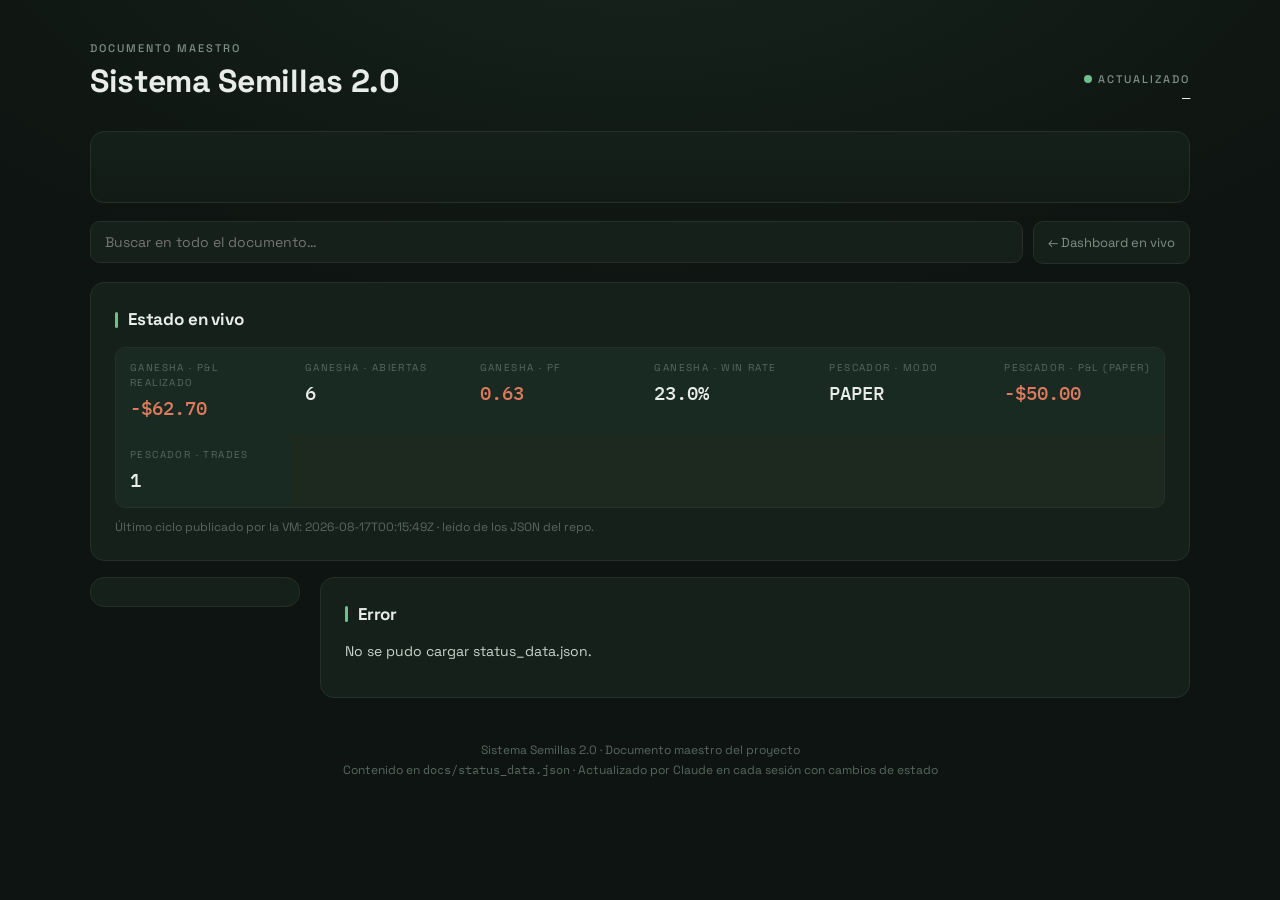
==== docs/status.html @ d0b4ab5f "status: 2026-08-17 (13 secciones)" ====
<!DOCTYPE html>
<html lang="es">
<head>
<meta charset="UTF-8">
<meta name="viewport" content="width=device-width, initial-scale=1.0">
<meta name="robots" content="noindex, nofollow">
<title>Semillas 2.0 · Estado del proyecto</title>
<link rel="preconnect" href="https://fonts.googleapis.com">
<link rel="preconnect" href="https://fonts.gstatic.com" crossorigin>
<link href="https://fonts.googleapis.com/css2?family=Space+Grotesk:wght@400;500;700&family=IBM+Plex+Mono:wght@400;500;600&display=swap" rel="stylesheet">
<style>
  :root{
    --soil:#0E1411; --surface:#15201B; --surface-2:#192A22;
    --hair:#243029; --hair-soft:#1d281f;
    --ink:#E8EDE9; --muted:#7E9085; --faint:#586860;
    --jade:#6FBF8E; --grain:#E8C36A; --clay:#E07A5F; --sky:#7FB0C9;
    --r:14px;
  }
  *{box-sizing:border-box;margin:0;padding:0}
  html{-webkit-text-size-adjust:100%;scroll-behavior:smooth}
  body{
    background:var(--soil);color:var(--ink);
    font-family:"Space Grotesk",system-ui,sans-serif;line-height:1.5;
    padding:clamp(16px,4vw,40px);max-width:1180px;margin:0 auto;
    background-image:radial-gradient(120% 80% at 50% -10%, #16241c 0%, var(--soil) 55%);
    min-height:100vh;
  }
  .mono{font-family:"IBM Plex Mono",monospace;font-variant-numeric:tabular-nums}
  .eyebrow{font-size:11px;letter-spacing:.18em;text-transform:uppercase;color:var(--muted);font-weight:500}
  a{color:var(--jade)}

  header{display:flex;flex-wrap:wrap;align-items:flex-end;justify-content:space-between;gap:18px;margin-bottom:22px}
  .brand h1{font-size:clamp(22px,3.6vw,32px);font-weight:700;letter-spacing:-.01em}
  .brand .sub{color:var(--muted);font-size:13px;margin-top:4px;max-width:56ch}
  .stamp{text-align:right;font-size:12px;color:var(--muted)}
  .stamp .d{color:var(--ink);font-size:14px}
  .dot{display:inline-block;width:8px;height:8px;border-radius:50%;background:var(--jade);margin-right:6px;
       box-shadow:0 0 0 0 rgba(111,191,142,.6);animation:beat 2.6s infinite}
  @keyframes beat{0%{box-shadow:0 0 0 0 rgba(111,191,142,.45)}70%{box-shadow:0 0 0 7px rgba(111,191,142,0)}100%{box-shadow:0 0 0 0 rgba(111,191,142,0)}}

  .hero{background:linear-gradient(180deg,var(--surface) 0%, #121b16 100%);border:1px solid var(--hair);
        border-radius:var(--r);padding:clamp(18px,3vw,26px);margin-bottom:18px}
  .hero .bajada{color:var(--muted);font-size:14px;max-width:70ch;margin-bottom:18px}
  .kpis{display:flex;gap:clamp(16px,4vw,44px);flex-wrap:wrap}
  .kpi .k{font-size:11px;letter-spacing:.16em;text-transform:uppercase;color:var(--faint)}
  .kpi .v{font-size:19px;margin-top:3px;font-weight:500}

  .toolbar{display:flex;gap:10px;flex-wrap:wrap;align-items:center;margin-bottom:18px}
  #q{flex:1;min-width:220px;background:var(--surface);border:1px solid var(--hair);color:var(--ink);
     border-radius:10px;padding:11px 14px;font-family:inherit;font-size:14px;outline:none}
  #q:focus{border-color:var(--jade)}
  .btn{background:var(--surface);border:1px solid var(--hair);color:var(--muted);border-radius:10px;
       padding:11px 14px;font-family:inherit;font-size:13px;cursor:pointer;text-decoration:none;display:inline-block}
  .btn:hover{border-color:var(--jade);color:var(--ink)}

  .layout{display:grid;grid-template-columns:1fr;gap:20px}
  @media(min-width:900px){.layout{grid-template-columns:210px 1fr;align-items:start}}
  nav{display:none}
  @media(min-width:900px){
    nav{display:block;position:sticky;top:24px;background:var(--surface);border:1px solid var(--hair);
        border-radius:var(--r);padding:14px}
    nav a{display:block;color:var(--muted);text-decoration:none;font-size:13px;padding:6px 8px;border-radius:7px}
    nav a:hover{background:var(--surface-2);color:var(--ink)}
  }

  section{background:var(--surface);border:1px solid var(--hair);border-radius:var(--r);
          padding:clamp(16px,2.5vw,24px);margin-bottom:16px;scroll-margin-top:20px}
  section h2{font-size:17px;font-weight:700;margin-bottom:14px;letter-spacing:-.01em;
             display:flex;align-items:center;gap:10px}
  section h2::before{content:"";width:3px;height:16px;background:var(--jade);border-radius:2px}
  section p{color:#c9d4cc;font-size:14px;margin-bottom:11px;max-width:82ch}
  section ul{margin:0 0 12px 0;padding-left:0;list-style:none}
  section ul li{color:#c9d4cc;font-size:14px;padding:5px 0 5px 18px;position:relative;max-width:82ch}
  section ul li::before{content:"";position:absolute;left:2px;top:13px;width:5px;height:5px;
                        border-radius:50%;background:var(--faint)}

  .kv{display:grid;gap:1px;background:var(--hair-soft);border:1px solid var(--hair);
      border-radius:10px;overflow:hidden;margin-bottom:12px}
  .kv .row{display:grid;grid-template-columns:1fr;background:var(--surface-2);padding:9px 13px;gap:2px}
  @media(min-width:620px){.kv .row{grid-template-columns:190px 1fr;gap:14px;align-items:baseline}}
  .kv .row .k{font-size:11px;letter-spacing:.1em;text-transform:uppercase;color:var(--faint)}
  .kv .row .v{font-size:13.5px;color:#c9d4cc;word-break:break-word}

  table{width:100%;border-collapse:collapse;margin-bottom:12px;font-size:13.5px}
  th{text-align:left;font-size:11px;letter-spacing:.1em;text-transform:uppercase;color:var(--faint);
     padding:8px 10px;border-bottom:1px solid var(--hair)}
  td{padding:9px 10px;border-bottom:1px solid var(--hair-soft);color:#c9d4cc}
  tr:last-child td{border-bottom:none}

  .alert{border-radius:10px;padding:12px 14px;margin-bottom:12px;font-size:13.5px;
         border-left:3px solid var(--sky);background:rgba(127,176,201,.07);color:#cfdbd3}
  .alert.warn{border-left-color:var(--grain);background:rgba(232,195,106,.07)}
  .alert.alta{border-left-color:var(--clay);background:rgba(224,122,95,.09)}
  .alert .tag{display:block;font-size:10px;letter-spacing:.16em;text-transform:uppercase;
              color:var(--sky);margin-bottom:5px;font-weight:600}
  .alert.warn .tag{color:var(--grain)}
  .alert.alta .tag{color:var(--clay)}

  .live{display:grid;grid-template-columns:repeat(auto-fit,minmax(150px,1fr));gap:1px;
        background:var(--hair-soft);border:1px solid var(--hair);border-radius:10px;overflow:hidden}
  .live .cell{background:var(--surface-2);padding:12px 14px}
  .live .cell .k{font-size:10px;letter-spacing:.14em;text-transform:uppercase;color:var(--faint)}
  .live .cell .v{font-size:19px;margin-top:4px;font-weight:500}
  .pos{color:var(--jade)} .neg{color:var(--clay)}
  .hint{font-size:12px;color:var(--faint);margin-top:10px}

  footer{color:var(--faint);font-size:12px;text-align:center;padding:26px 0 10px;line-height:1.7}
  .hidden{display:none}
</style>
</head>
<body>

<header>
  <div class="brand">
    <div class="eyebrow">Documento maestro</div>
    <h1 id="h-titulo">Sistema Semillas 2.0</h1>
    <div class="sub" id="h-bajada"></div>
  </div>
  <div class="stamp">
    <div class="eyebrow"><span class="dot"></span>Actualizado</div>
    <div class="d mono" id="h-fecha">—</div>
    <div id="h-version" class="mono" style="font-size:11px;color:var(--faint)"></div>
  </div>
</header>

<div class="hero">
  <div class="bajada" id="h-resumen"></div>
  <div class="kpis" id="h-kpis"></div>
</div>

<div class="toolbar">
  <input id="q" placeholder="Buscar en todo el documento…" autocomplete="off">
  <a class="btn" href="./index.html">← Dashboard en vivo</a>
</div>

<section id="vivo">
  <h2>Estado en vivo</h2>
  <div class="live" id="live-grid"><div class="cell"><div class="k">Cargando</div><div class="v mono">…</div></div></div>
  <div class="hint" id="live-hint">Leído directamente de los JSON que publica la VM en cada corrida.</div>
</section>

<div class="layout">
  <nav id="nav"></nav>
  <main id="main"></main>
</div>

<footer>
  Sistema Semillas 2.0 · Documento maestro del proyecto<br>
  Contenido en <span class="mono">docs/status_data.json</span> · Actualizado por Claude en cada sesión con cambios de estado
</footer>

<script>
const esc = s => String(s).replace(/[&<>"]/g, c => ({'&':'&amp;','<':'&lt;','>':'&gt;','"':'&quot;'}[c]));
const fmt = (n,d=2) => (n===null||n===undefined||isNaN(n)) ? '—' : Number(n).toFixed(d);
const usd = n => (n===null||n===undefined||isNaN(n)) ? '—' : (n<0?'-$':'$')+Math.abs(Number(n)).toFixed(2);
const cls = n => (n===null||n===undefined||isNaN(n)) ? '' : (n>0?'pos':(n<0?'neg':''));

function bloque(b){
  if(b.tipo==='p') return `<p>${esc(b.t)}</p>`;
  if(b.tipo==='ul') return `<ul>${b.items.map(i=>`<li>${esc(i)}</li>`).join('')}</ul>`;
  if(b.tipo==='kv') return `<div class="kv">${b.items.map(([k,v])=>
      `<div class="row"><div class="k">${esc(k)}</div><div class="v">${esc(v)}</div></div>`).join('')}</div>`;
  if(b.tipo==='tabla') return `<table><thead><tr>${b.headers.map(h=>`<th>${esc(h)}</th>`).join('')}</tr></thead>`+
      `<tbody>${b.rows.map(r=>`<tr>${r.map(c=>`<td>${esc(c)}</td>`).join('')}</tr>`).join('')}</tbody></table>`;
  if(b.tipo==='alerta'){
    const n = b.nivel||'info';
    const tag = n==='alta'?'Atención':(n==='warn'?'Cuidado':'Nota');
    return `<div class="alert ${n==='info'?'':n}"><span class="tag">${tag}</span>${esc(b.t)}</div>`;
  }
  return '';
}

function render(d){
  document.getElementById('h-titulo').textContent = d.resumen.titulo;
  document.getElementById('h-bajada').textContent = d.resumen.bajada;
  document.getElementById('h-resumen').textContent = d.resumen.bajada;
  document.getElementById('h-fecha').textContent = d.meta.actualizado;
  document.getElementById('h-version').textContent = 'v' + d.meta.version;
  document.getElementById('h-kpis').innerHTML = d.resumen.kpis.map(k=>
    `<div class="kpi"><div class="k">${esc(k.k)}</div><div class="v mono">${esc(k.v)}</div></div>`).join('');
  document.getElementById('nav').innerHTML =
    `<a href="#vivo">Estado en vivo</a>` +
    d.secciones.map(s=>`<a href="#${s.id}">${esc(s.titulo)}</a>`).join('');
  document.getElementById('main').innerHTML = d.secciones.map(s=>
    `<section id="${s.id}"><h2>${esc(s.titulo)}</h2>${s.bloques.map(bloque).join('')}</section>`).join('');
}

// ---- buscador ----
document.getElementById('q').addEventListener('input', e => {
  const q = e.target.value.trim().toLowerCase();
  document.querySelectorAll('#main section').forEach(s => {
    s.classList.toggle('hidden', q && !s.textContent.toLowerCase().includes(q));
  });
});

// ---- estado en vivo ----
async function j(p){ const r = await fetch(p + '?cb=' + Date.now()); if(!r.ok) throw 0; return r.json(); }

async function vivo(){
  const cells = [];
  try{
    const g = await j('./ganesha_data.json');
    const pnl = g.paper_pnl ?? g.realized_pnl ?? g.pnl_realizado;
    if(pnl!==undefined) cells.push(['Ganesha · P&L realizado', usd(pnl), cls(pnl)]);
    const ab = g.open_positions ? g.open_positions.length : (g.posiciones ? g.posiciones.length : null);
    if(ab!==null) cells.push(['Ganesha · abiertas', ab, '']);
    if(g.profit_factor!==undefined) cells.push(['Ganesha · PF', fmt(g.profit_factor), g.profit_factor<0.7?'neg':'']);
    if(g.win_rate!==undefined) cells.push(['Ganesha · win rate', fmt(g.win_rate,1)+'%', '']);
  }catch(e){}
  try{
    const p = await j('./pescador_data.json');
    cells.push(['Pescador · modo', p.modo||'—', '']);
    cells.push(['Pescador · P&L (paper)', usd(p.realized_pnl), cls(p.realized_pnl)]);
    cells.push(['Pescador · trades', p.trades_total ?? '—', '']);
  }catch(e){}
  try{
    const d = await j('./dashboard_data.json');
    if(d.generated_at) document.getElementById('live-hint').textContent =
      'Último ciclo publicado por la VM: ' + d.generated_at + ' · leído de los JSON del repo.';
  }catch(e){}
  document.getElementById('live-grid').innerHTML = cells.length
    ? cells.map(([k,v,c])=>`<div class="cell"><div class="k">${esc(k)}</div><div class="v mono ${c}">${esc(v)}</div></div>`).join('')
    : '<div class="cell"><div class="k">Sin datos</div><div class="v mono">—</div></div>';
}

j('./status_data.json').then(render).catch(()=>{
  document.getElementById('main').innerHTML =
    '<section><h2>Error</h2><p>No se pudo cargar status_data.json.</p></section>';
});
vivo();
</script>
</body>
</html>
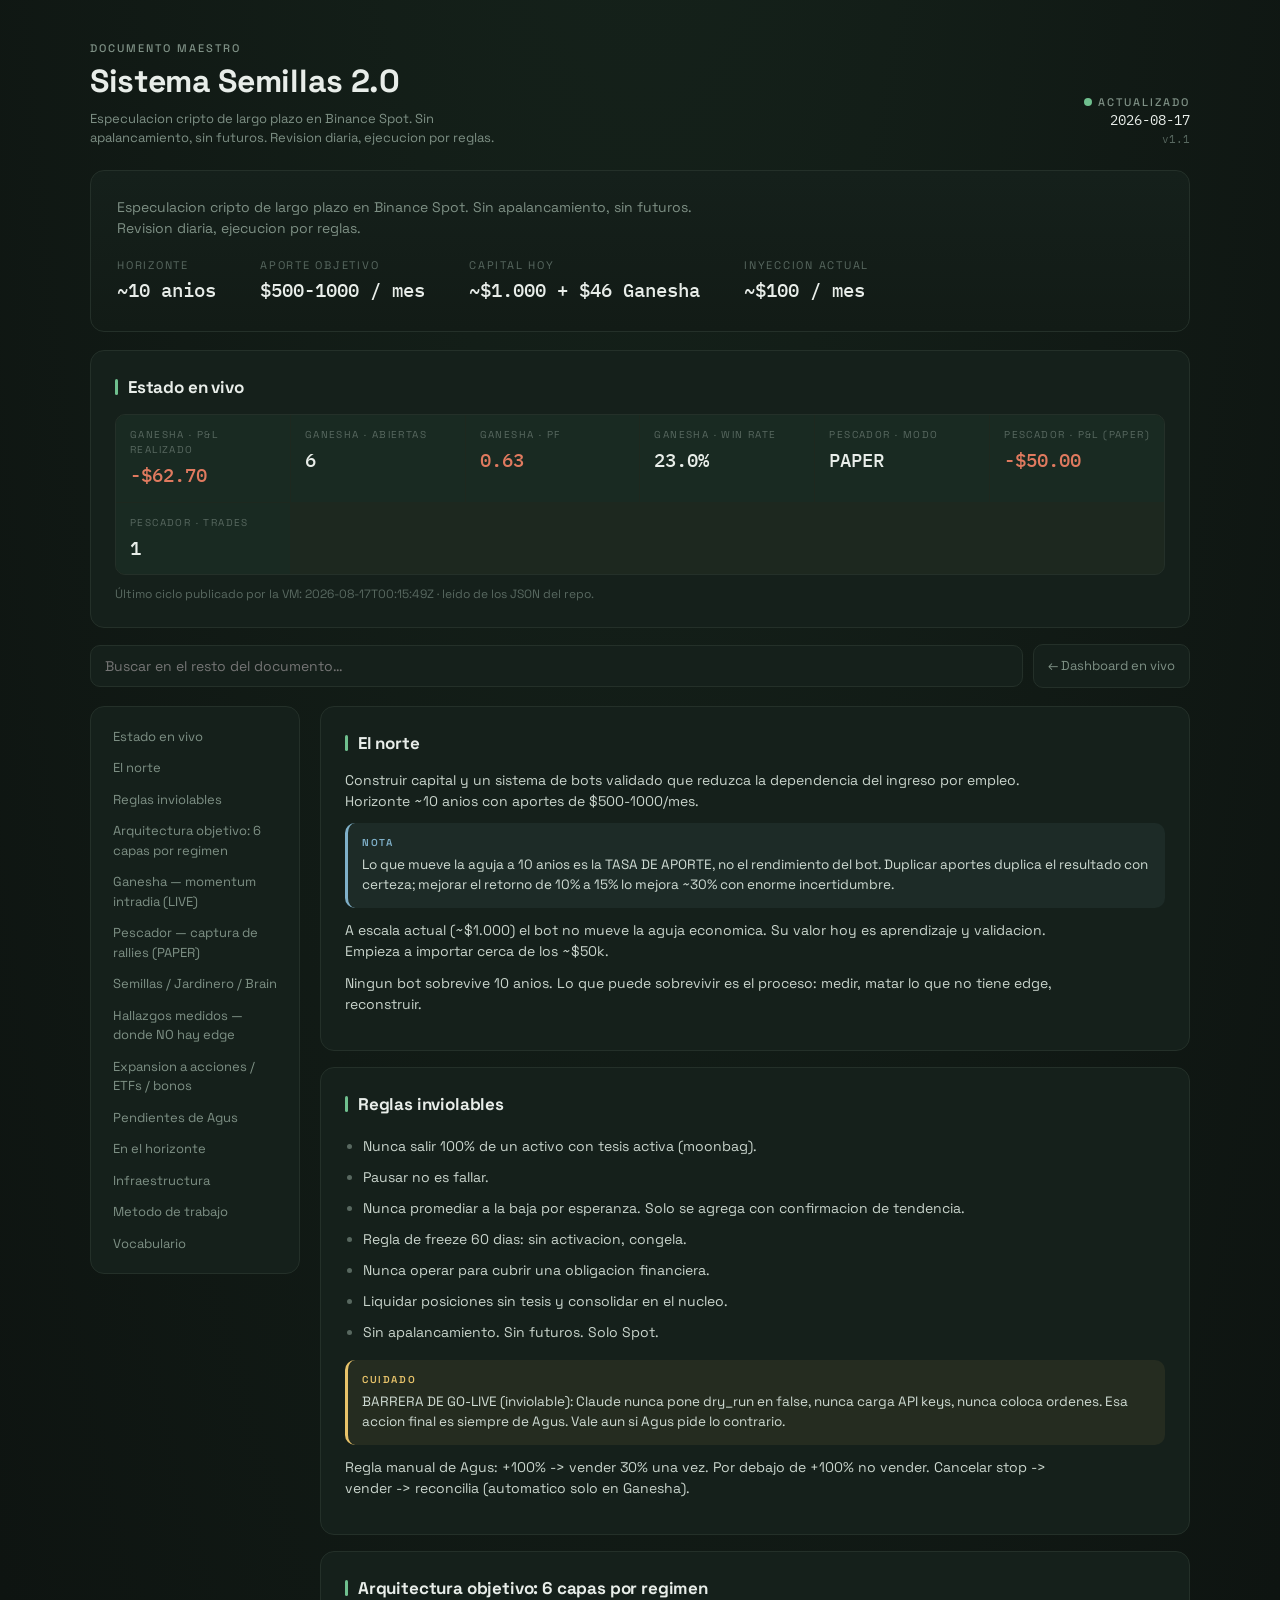
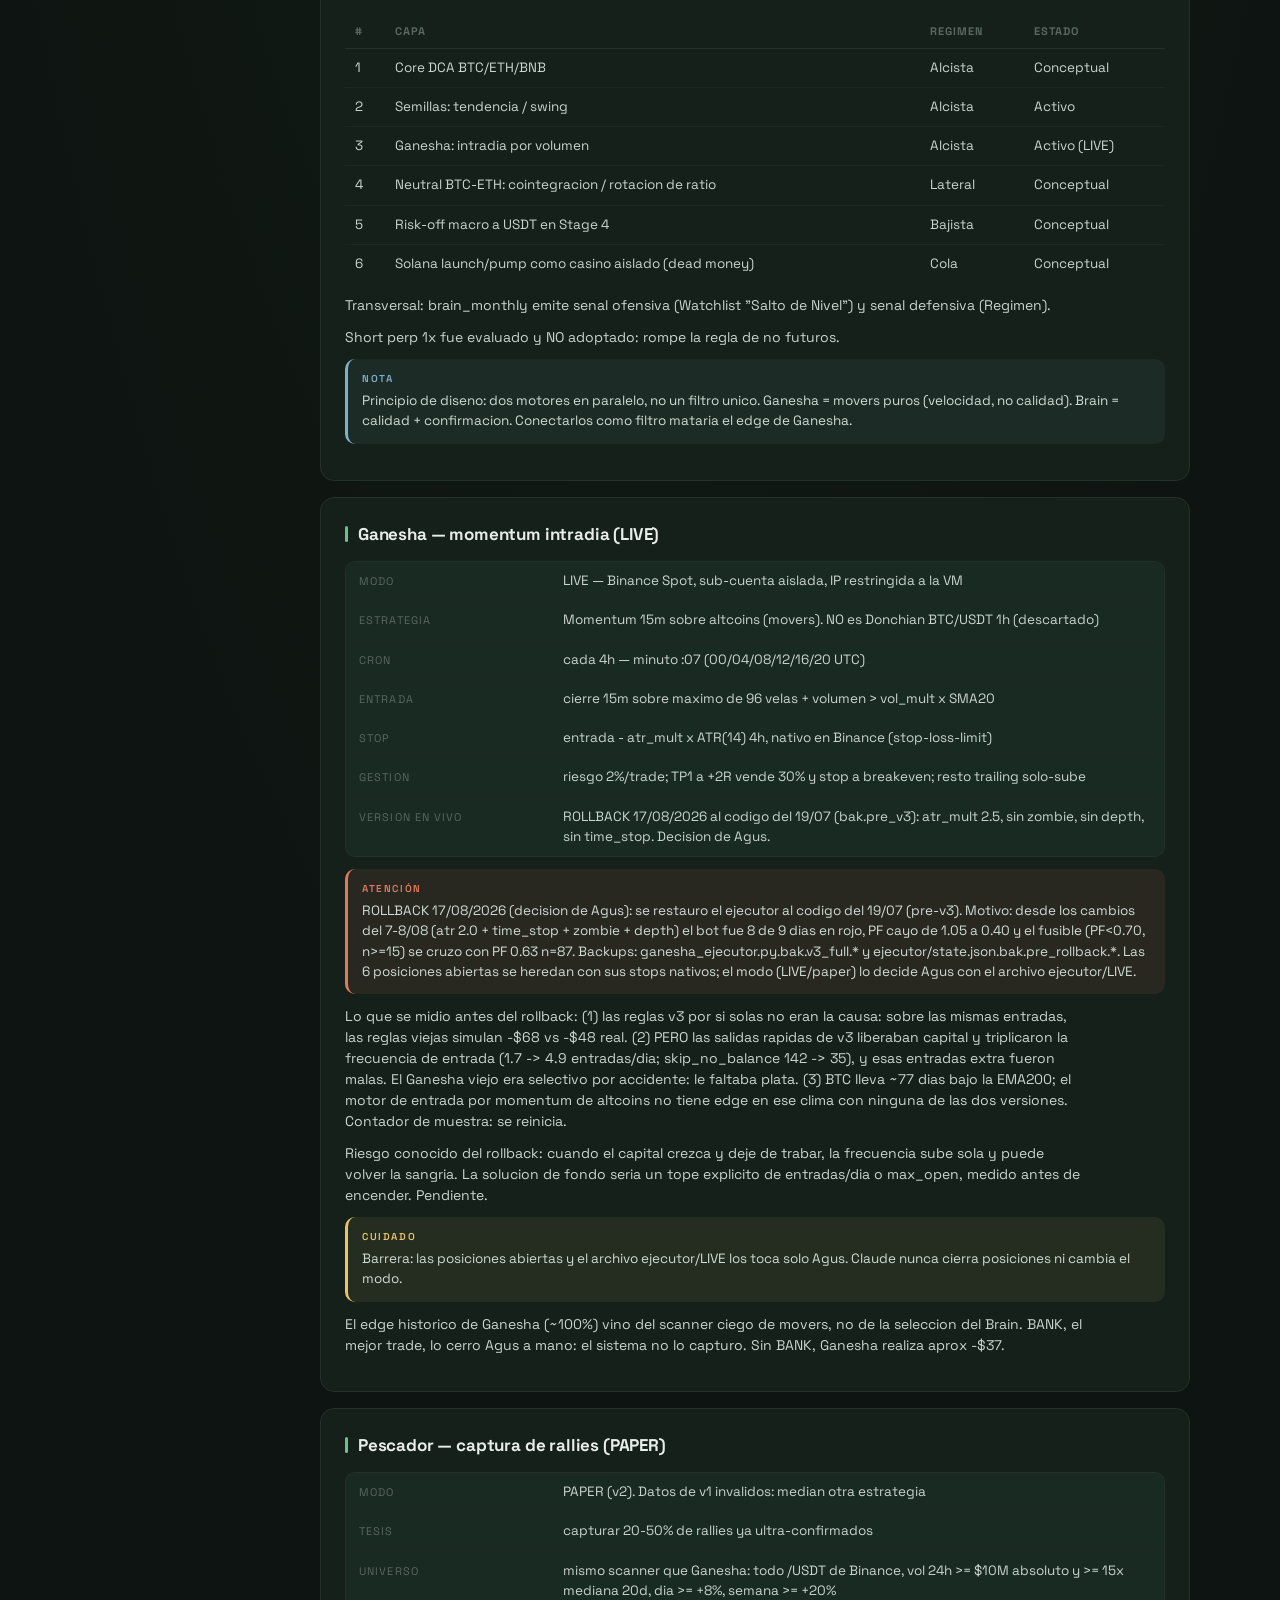
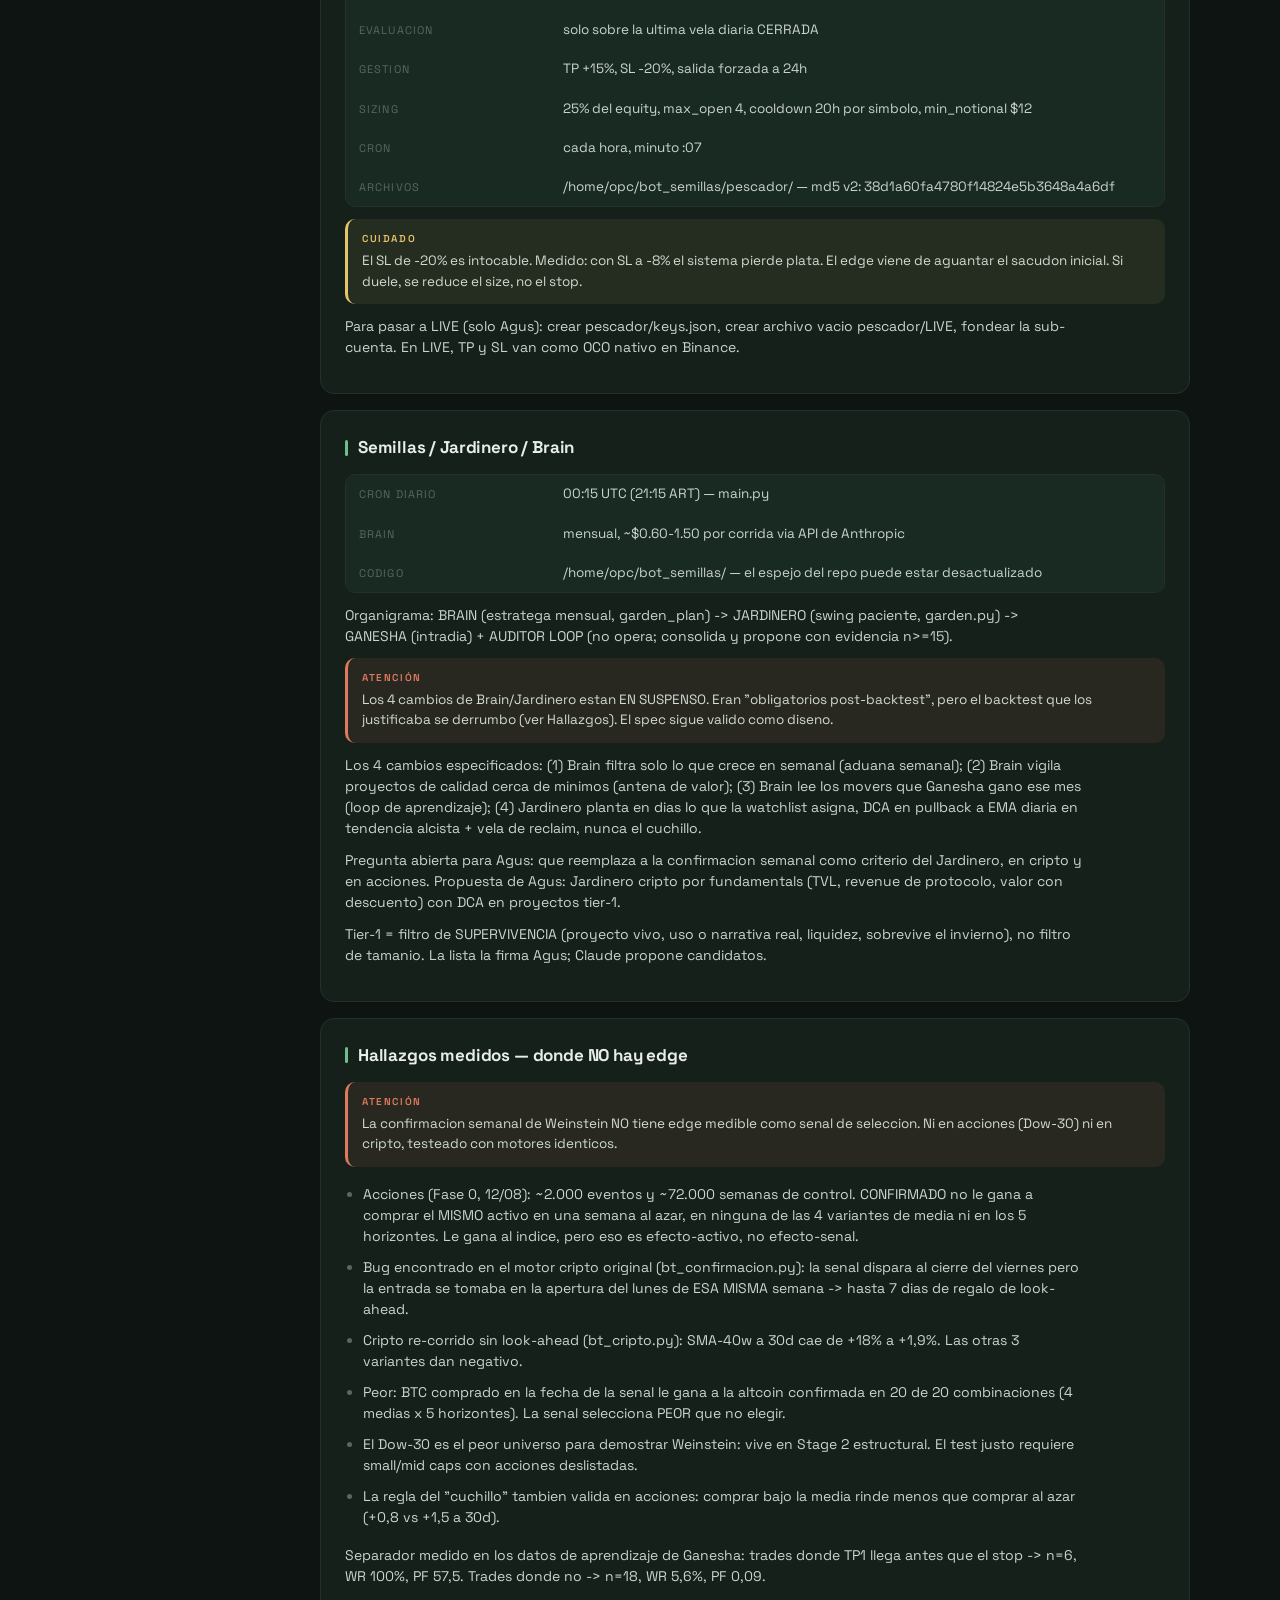
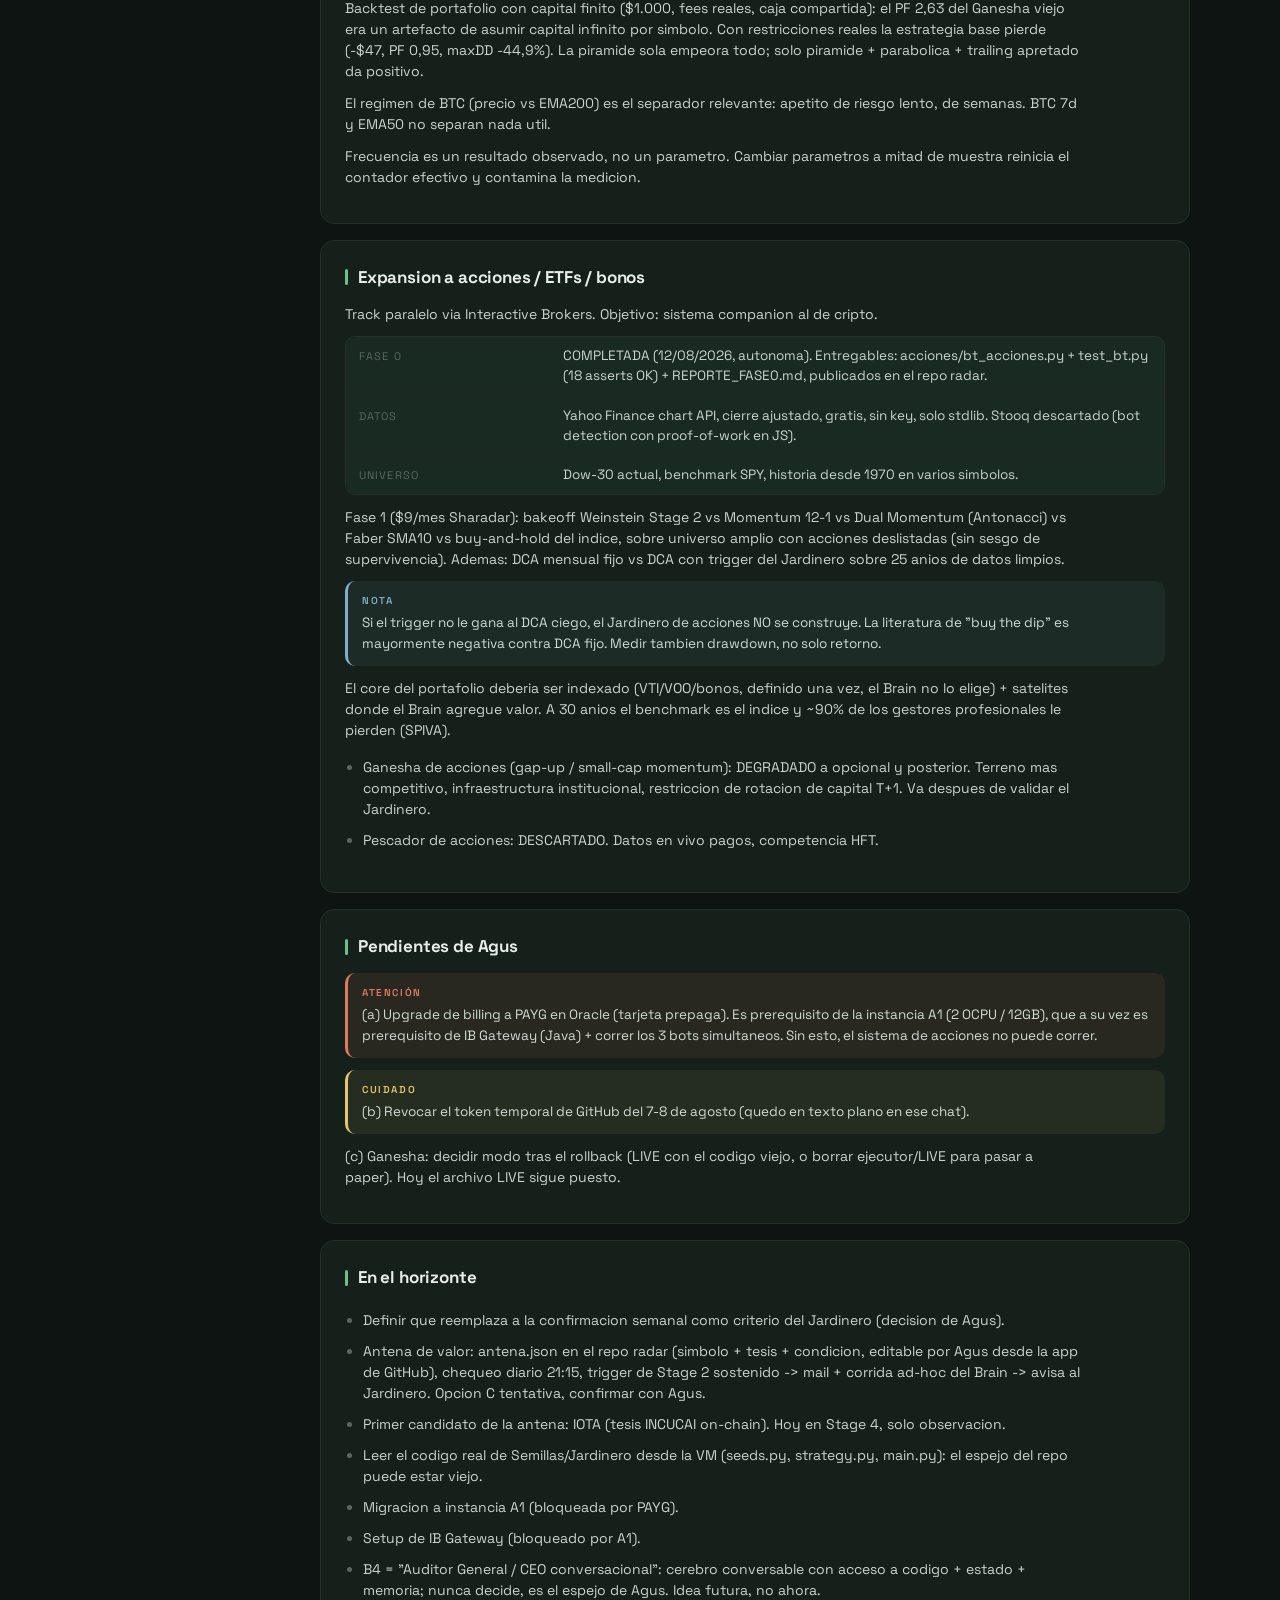
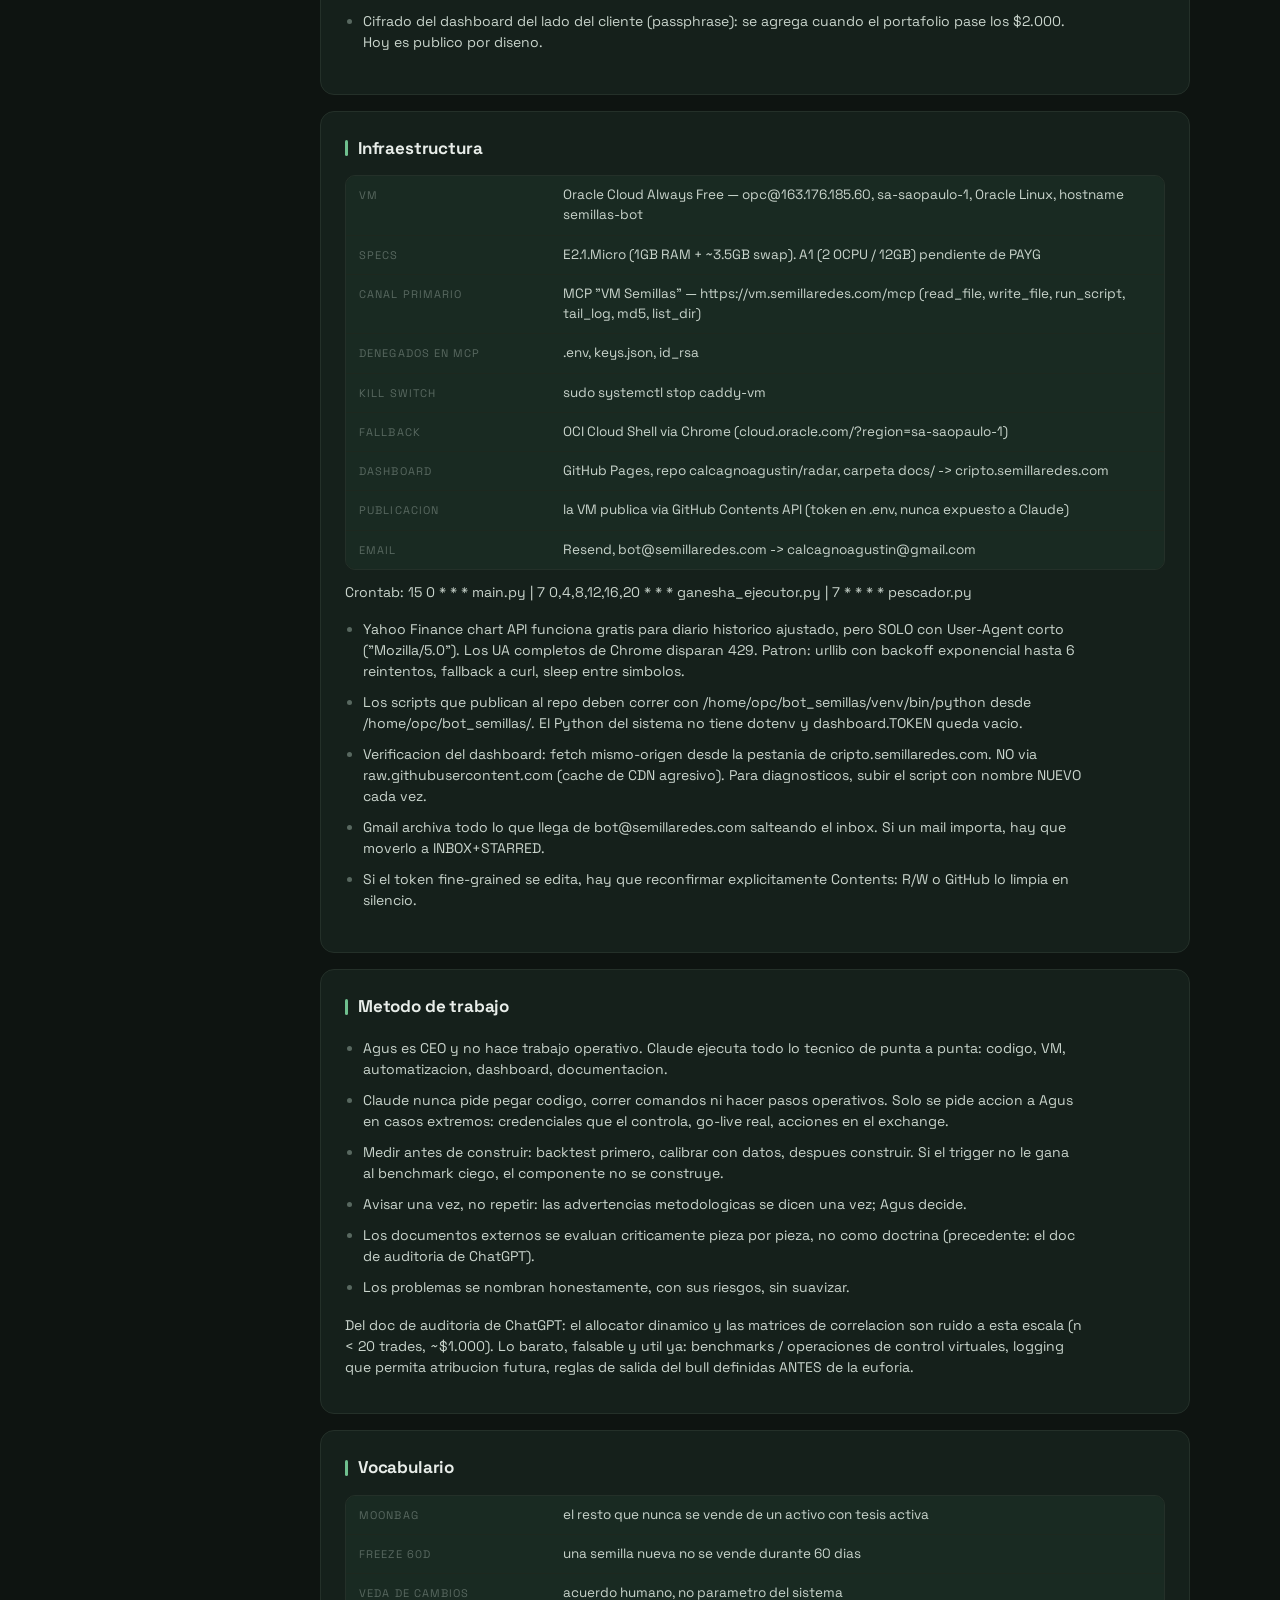
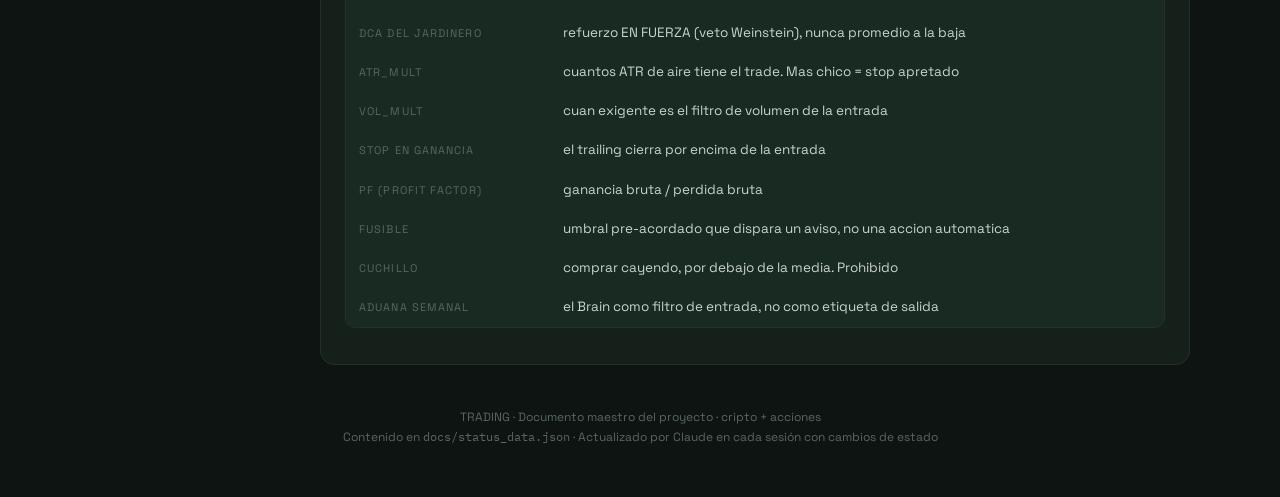
==== commit 0bfc5af7: "status: 2026-08-17 (14 secciones)" ====
--- a/docs/status.html
+++ b/docs/status.html
@@ -4,7 +4,7 @@
 <meta charset="UTF-8">
 <meta name="viewport" content="width=device-width, initial-scale=1.0">
 <meta name="robots" content="noindex, nofollow">
-<title>Semillas 2.0 · Estado del proyecto</title>
+<title>TRADING · Estado del proyecto</title>
 <link rel="preconnect" href="https://fonts.googleapis.com">
 <link rel="preconnect" href="https://fonts.gstatic.com" crossorigin>
 <link href="https://fonts.googleapis.com/css2?family=Space+Grotesk:wght@400;500;700&family=IBM+Plex+Mono:wght@400;500;600&display=swap" rel="stylesheet">
@@ -104,6 +104,40 @@
   .pos{color:var(--jade)} .neg{color:var(--clay)}
   .hint{font-size:12px;color:var(--faint);margin-top:10px}
 
+  /* --- tareas priorizadas --- */
+  .tareas{display:grid;gap:1px;background:var(--hair-soft);border:1px solid var(--hair);
+          border-radius:10px;overflow:hidden;margin-bottom:12px}
+  .tarea{background:var(--surface-2);padding:13px 15px;display:grid;gap:8px;
+         grid-template-columns:1fr}
+  @media(min-width:720px){.tarea{grid-template-columns:52px 1fr;gap:14px}}
+  .tarea .p{font-family:"IBM Plex Mono",monospace;font-size:15px;font-weight:600;color:var(--jade);
+            letter-spacing:.02em}
+  .tarea .body .meta{display:flex;gap:8px;flex-wrap:wrap;align-items:center;margin-bottom:5px}
+  .tarea .body .t{font-size:14px;color:#c9d4cc;max-width:82ch}
+  .who{font-size:10px;letter-spacing:.14em;text-transform:uppercase;font-weight:600;
+       padding:3px 8px;border-radius:20px;border:1px solid var(--hair)}
+  .who.agus{color:var(--grain);border-color:rgba(232,195,106,.35);background:rgba(232,195,106,.08)}
+  .who.claude{color:var(--sky);border-color:rgba(127,176,201,.35);background:rgba(127,176,201,.08)}
+  .who.mix{color:var(--jade);border-color:rgba(111,191,142,.35);background:rgba(111,191,142,.08)}
+  .st{font-size:10px;letter-spacing:.12em;text-transform:uppercase;color:var(--faint)}
+  .st.hot{color:var(--clay)}
+
+  /* --- pulso por frente --- */
+  .pulso{display:grid;grid-template-columns:repeat(auto-fit,minmax(190px,1fr));gap:1px;
+         background:var(--hair-soft);border:1px solid var(--hair);border-radius:10px;
+         overflow:hidden;margin-bottom:14px}
+  .pulso .f{background:var(--surface-2);padding:13px 15px}
+  .pulso .f .hd{display:flex;align-items:center;gap:7px;margin-bottom:5px}
+  .pulso .f .nm{font-size:12px;letter-spacing:.1em;text-transform:uppercase;font-weight:600;color:var(--ink)}
+  .pulso .f .tx{font-size:12.5px;color:var(--muted);line-height:1.45}
+  .sem{width:9px;height:9px;border-radius:50%;flex:none;background:var(--faint)}
+  .sem.rojo{background:var(--clay)} .sem.ambar{background:var(--grain)}
+  .sem.verde{background:var(--jade)} .sem.gris{background:var(--faint)}
+
+  /* --- destacadas --- */
+  #top section{border-color:rgba(111,191,142,.22)}
+  #top section h2{font-size:19px}
+
   footer{color:var(--faint);font-size:12px;text-align:center;padding:26px 0 10px;line-height:1.7}
   .hidden{display:none}
 </style>
@@ -113,7 +147,7 @@
 <header>
   <div class="brand">
     <div class="eyebrow">Documento maestro</div>
-    <h1 id="h-titulo">Sistema Semillas 2.0</h1>
+    <h1 id="h-titulo">TRADING</h1>
     <div class="sub" id="h-bajada"></div>
   </div>
   <div class="stamp">
@@ -128,10 +162,7 @@
   <div class="kpis" id="h-kpis"></div>
 </div>
 
-<div class="toolbar">
-  <input id="q" placeholder="Buscar en todo el documento…" autocomplete="off">
-  <a class="btn" href="./index.html">← Dashboard en vivo</a>
-</div>
+<main id="top"></main>
 
 <section id="vivo">
   <h2>Estado en vivo</h2>
@@ -139,13 +170,18 @@
   <div class="hint" id="live-hint">Leído directamente de los JSON que publica la VM en cada corrida.</div>
 </section>
 
+<div class="toolbar">
+  <input id="q" placeholder="Buscar en el resto del documento…" autocomplete="off">
+  <a class="btn" href="./index.html">← Dashboard en vivo</a>
+</div>
+
 <div class="layout">
   <nav id="nav"></nav>
   <main id="main"></main>
 </div>
 
 <footer>
-  Sistema Semillas 2.0 · Documento maestro del proyecto<br>
+  TRADING · Documento maestro del proyecto · cripto + acciones<br>
   Contenido en <span class="mono">docs/status_data.json</span> · Actualizado por Claude en cada sesión con cambios de estado
 </footer>
 
@@ -162,6 +198,19 @@
       `<div class="row"><div class="k">${esc(k)}</div><div class="v">${esc(v)}</div></div>`).join('')}</div>`;
   if(b.tipo==='tabla') return `<table><thead><tr>${b.headers.map(h=>`<th>${esc(h)}</th>`).join('')}</tr></thead>`+
       `<tbody>${b.rows.map(r=>`<tr>${r.map(c=>`<td>${esc(c)}</td>`).join('')}</tr>`).join('')}</tbody></table>`;
+  if(b.tipo==='tareas') return `<div class="tareas">${b.items.map(i=>{
+      const w = /claude/i.test(i.quien) && /agus/i.test(i.quien) ? 'mix'
+              : (/claude/i.test(i.quien) ? 'claude' : 'agus');
+      const hot = /bloque/i.test(i.estado||'') ? ' hot' : '';
+      return `<div class="tarea"><div class="p">${esc(i.p||'')}</div><div class="body">`+
+        `<div class="meta"><span class="who ${w}">${esc(i.quien||'')}</span>`+
+        (i.estado?`<span class="st${hot}">${esc(i.estado)}</span>`:'')+`</div>`+
+        `<div class="t">${esc(i.t)}</div></div></div>`;
+    }).join('')}</div>`;
+  if(b.tipo==='pulso') return `<div class="pulso">${b.items.map(i=>
+      `<div class="f"><div class="hd"><span class="sem ${esc(i.estado||'gris')}"></span>`+
+      `<span class="nm">${esc(i.frente)}</span></div>`+
+      `<div class="tx">${esc(i.t||'')}</div></div>`).join('')}</div>`;
   if(b.tipo==='alerta'){
     const n = b.nivel||'info';
     const tag = n==='alta'?'Atención':(n==='warn'?'Cuidado':'Nota');
@@ -178,11 +227,15 @@
   document.getElementById('h-version').textContent = 'v' + d.meta.version;
   document.getElementById('h-kpis').innerHTML = d.resumen.kpis.map(k=>
     `<div class="kpi"><div class="k">${esc(k.k)}</div><div class="v mono">${esc(k.v)}</div></div>`).join('');
+  const sec = s => `<section id="${s.id}"><h2>${esc(s.titulo)}</h2>${s.bloques.map(bloque).join('')}</section>`;
+  const top  = d.secciones.filter(s=>s.destacada);
+  const rest = d.secciones.filter(s=>!s.destacada);
+  document.getElementById('top').innerHTML  = top.map(sec).join('');
+  document.getElementById('main').innerHTML = rest.map(sec).join('');
   document.getElementById('nav').innerHTML =
+    top.map(s=>`<a href="#${s.id}">${esc(s.titulo)}</a>`).join('') +
     `<a href="#vivo">Estado en vivo</a>` +
-    d.secciones.map(s=>`<a href="#${s.id}">${esc(s.titulo)}</a>`).join('');
-  document.getElementById('main').innerHTML = d.secciones.map(s=>
-    `<section id="${s.id}"><h2>${esc(s.titulo)}</h2>${s.bloques.map(bloque).join('')}</section>`).join('');
+    rest.map(s=>`<a href="#${s.id}">${esc(s.titulo)}</a>`).join('');
 }
 
 // ---- buscador ----
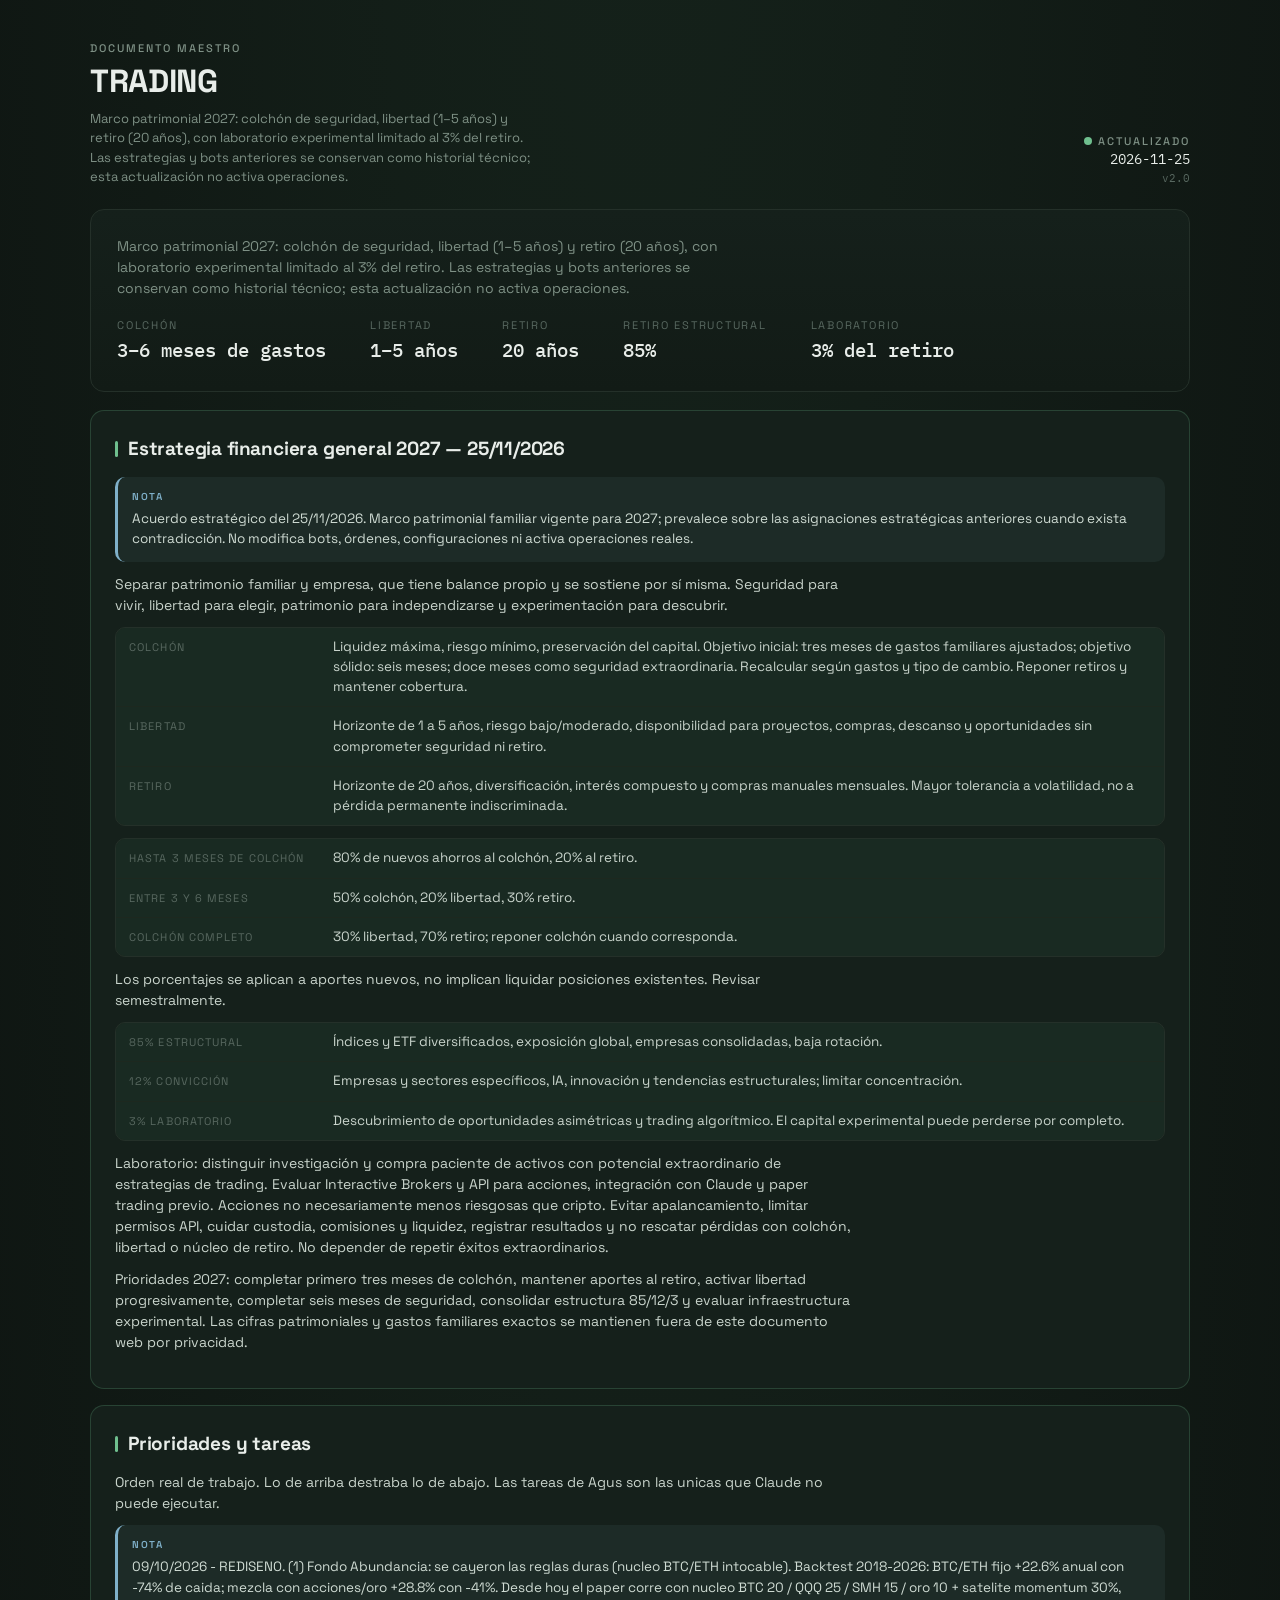
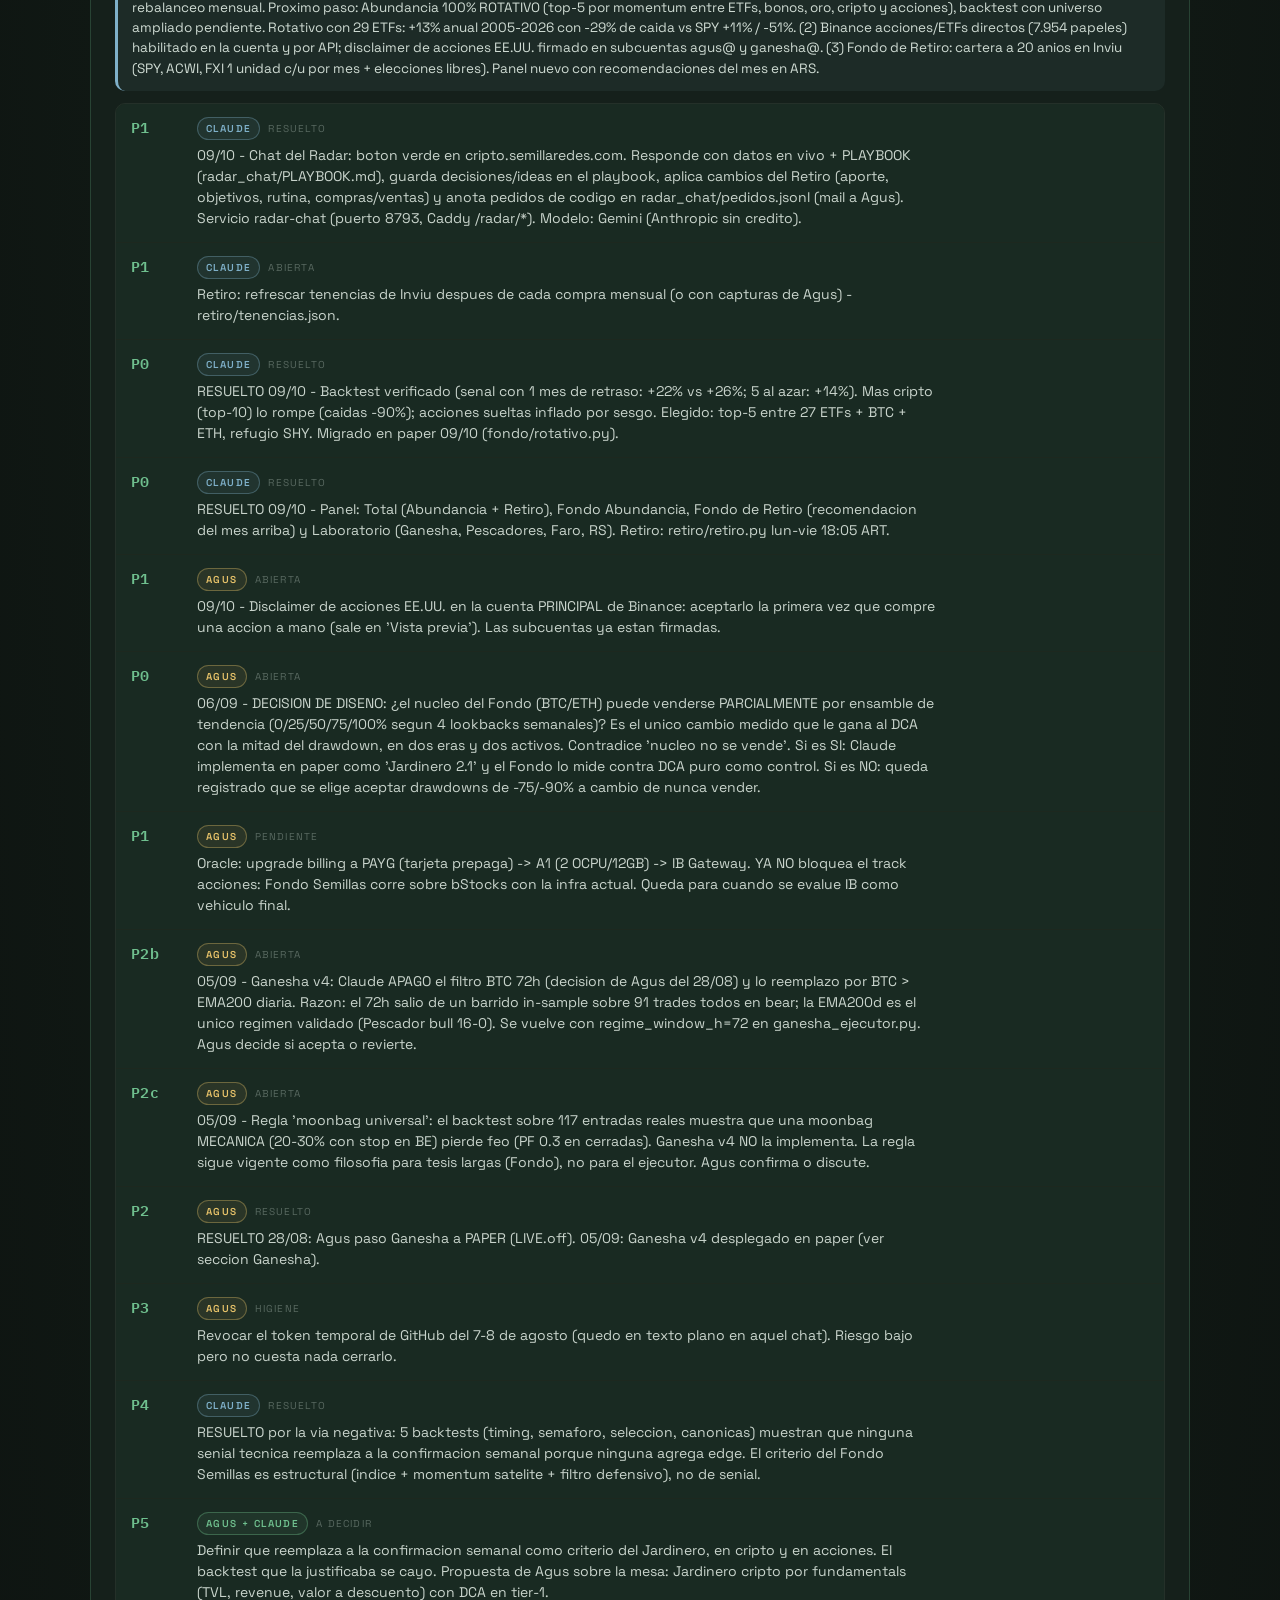
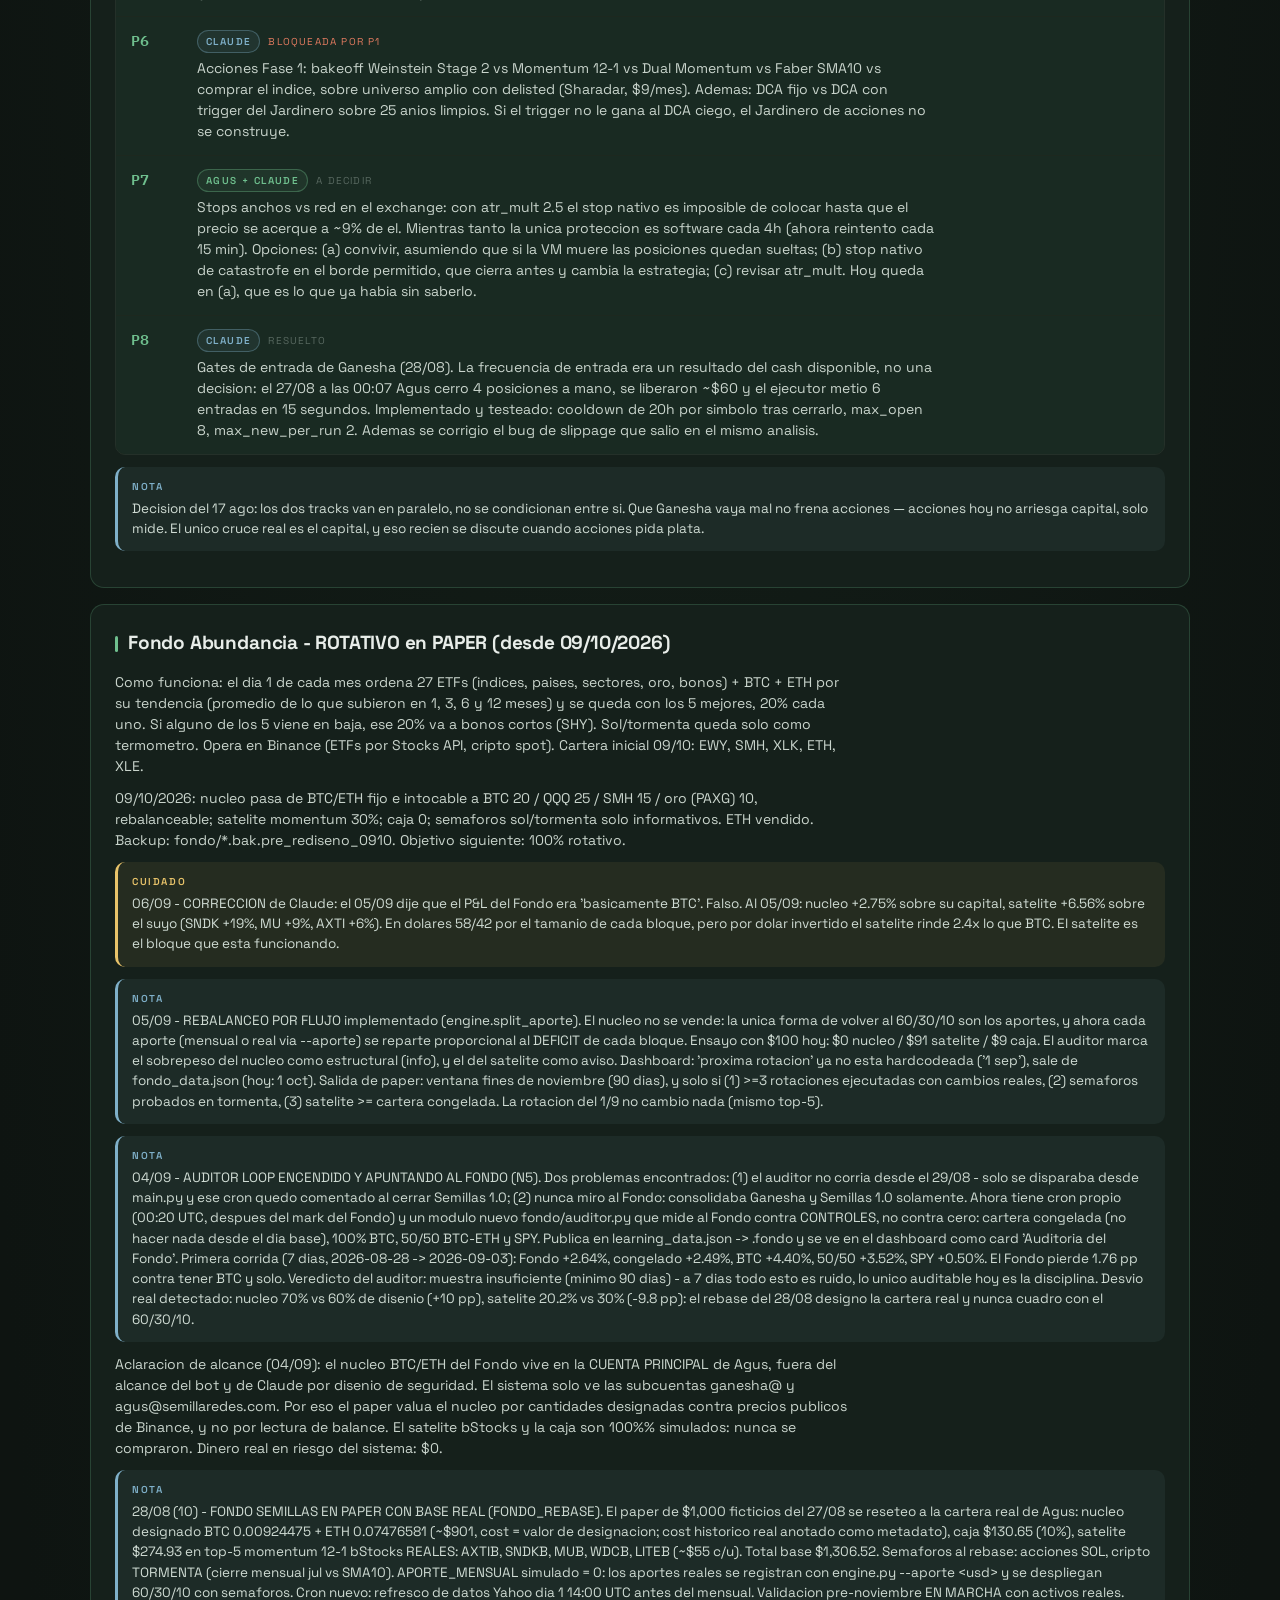
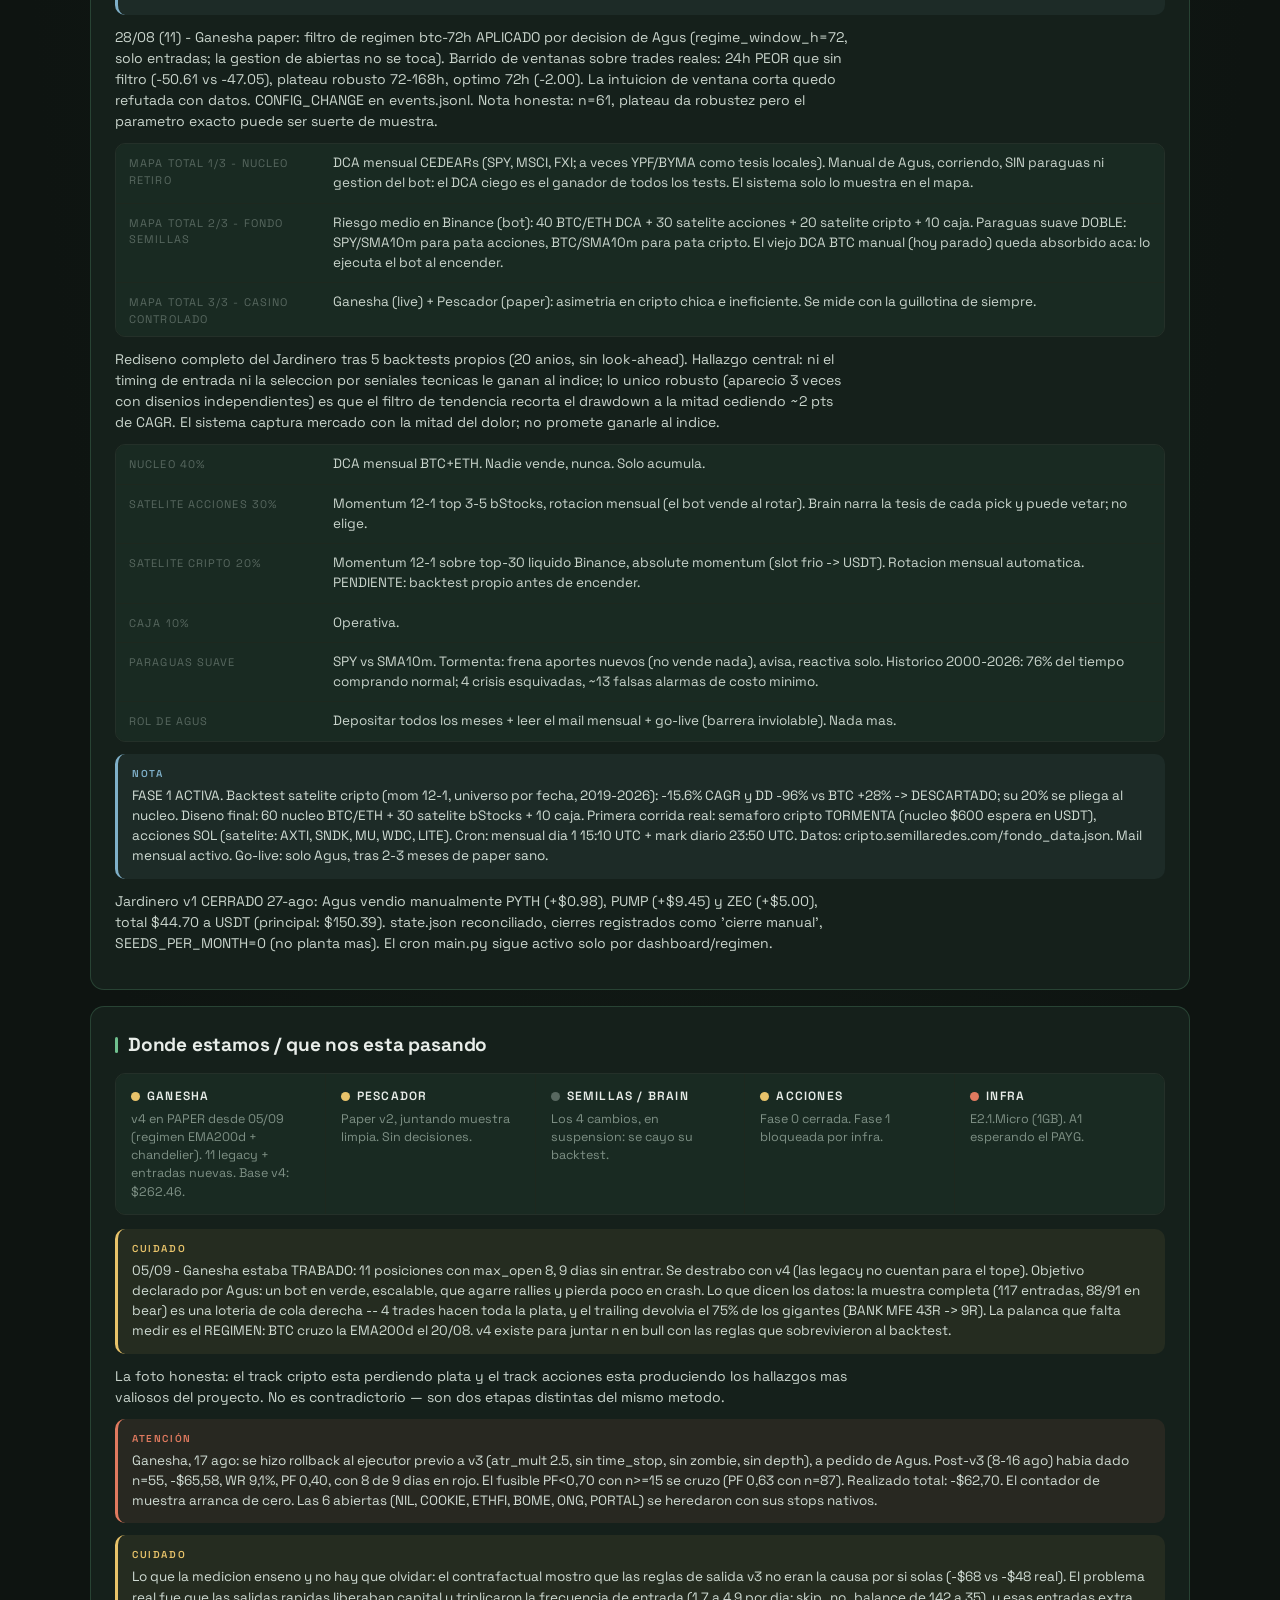
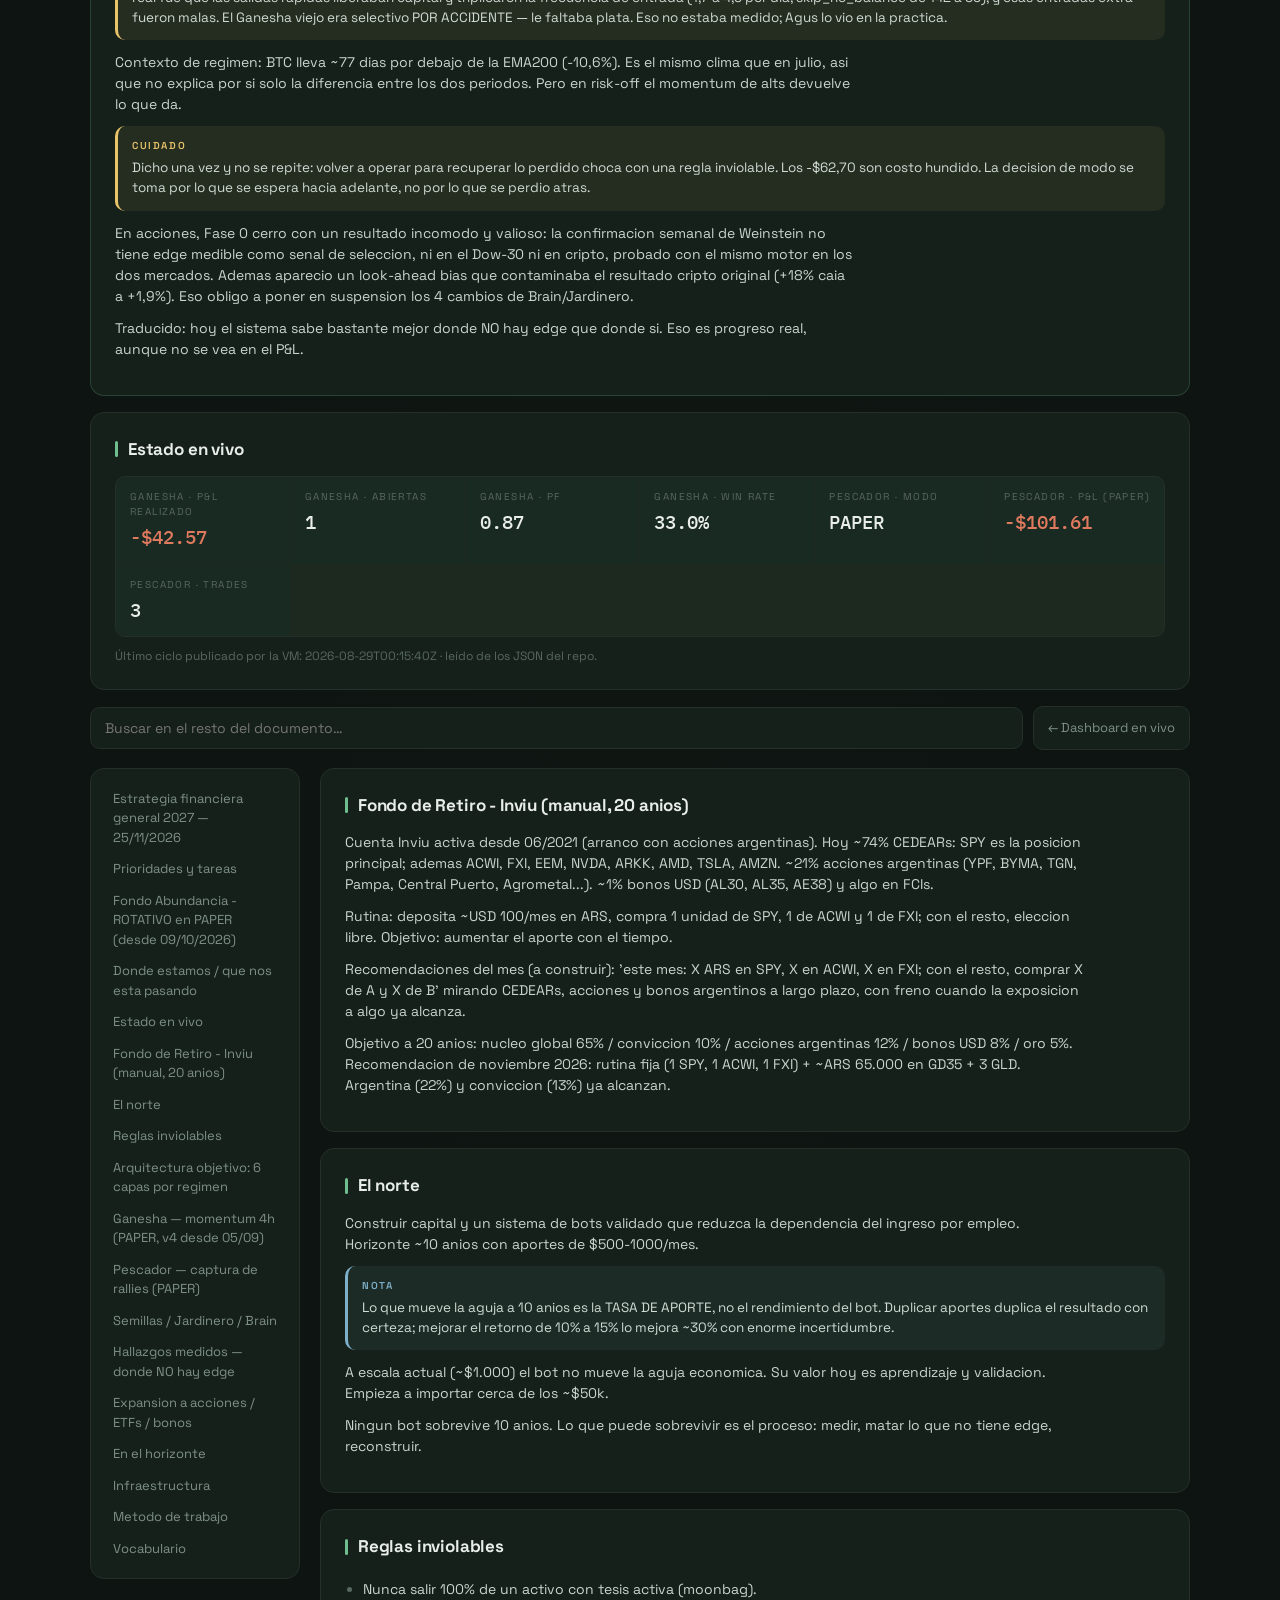
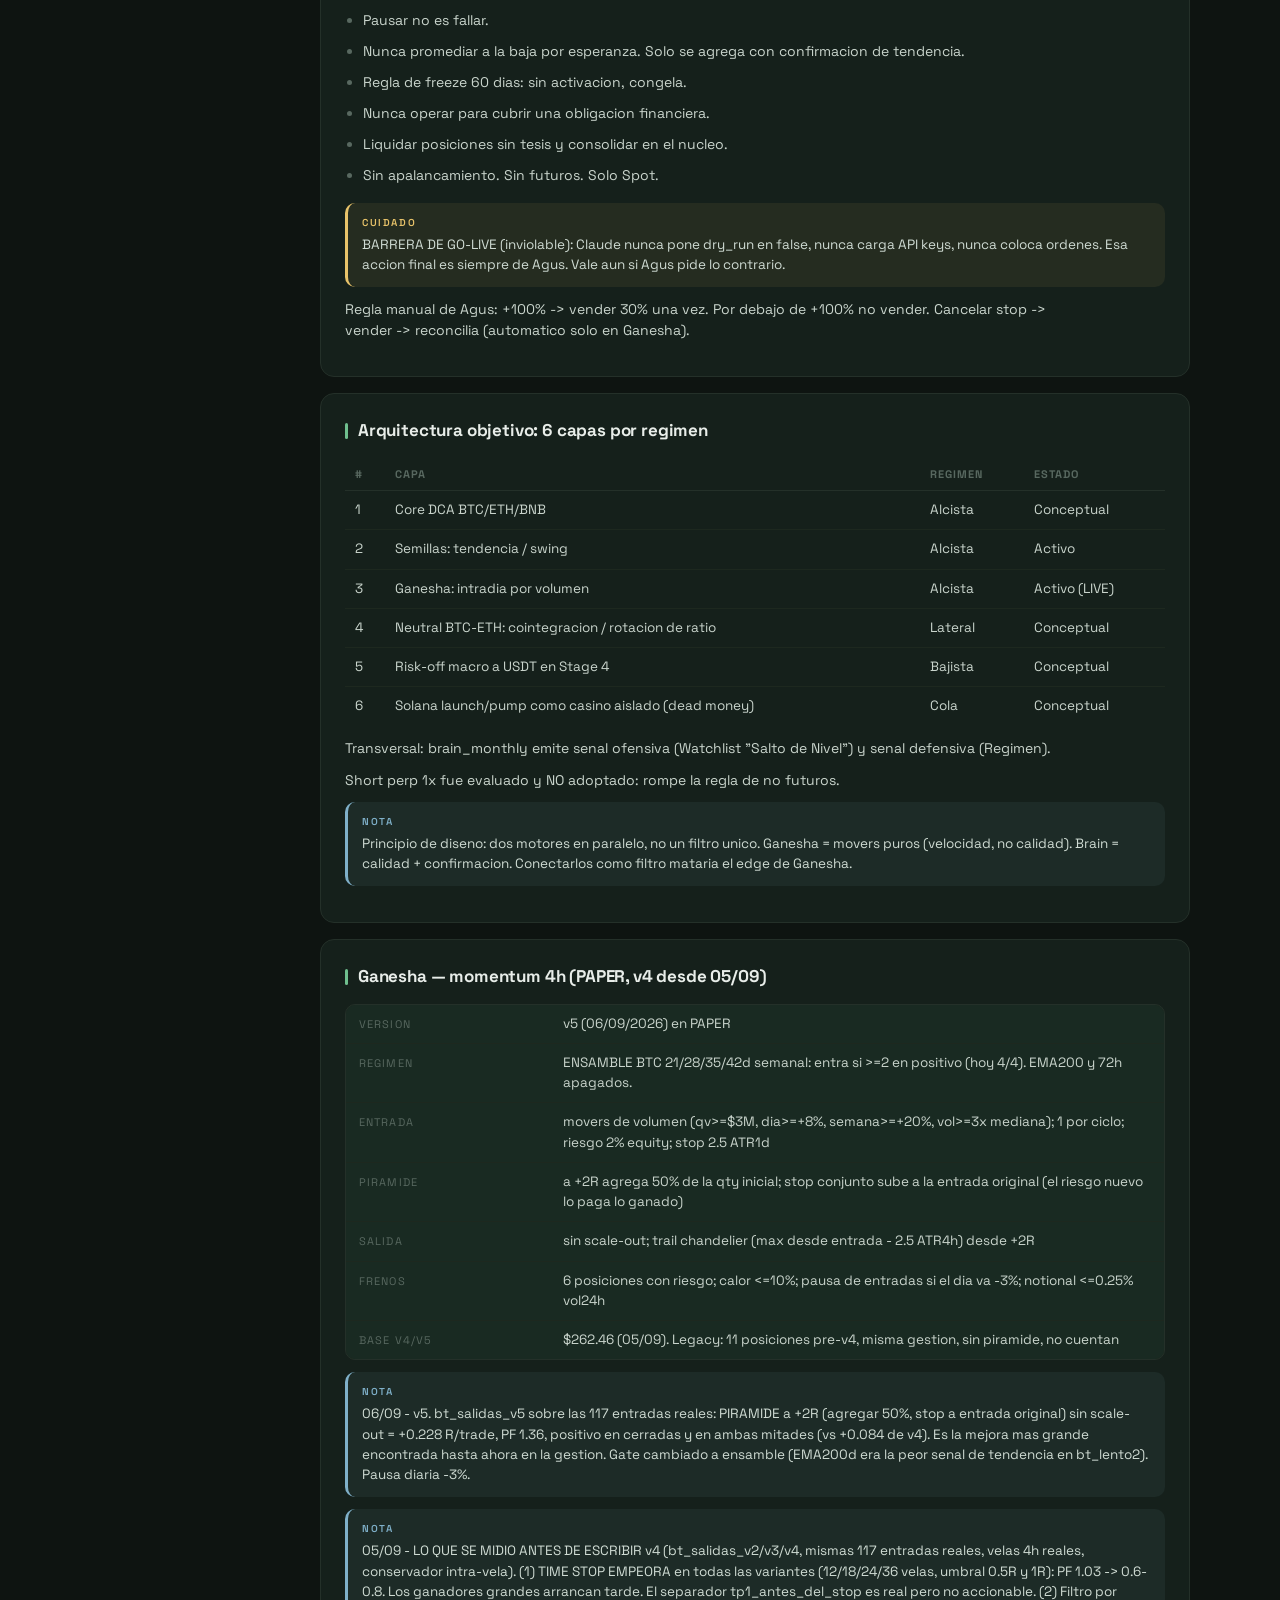
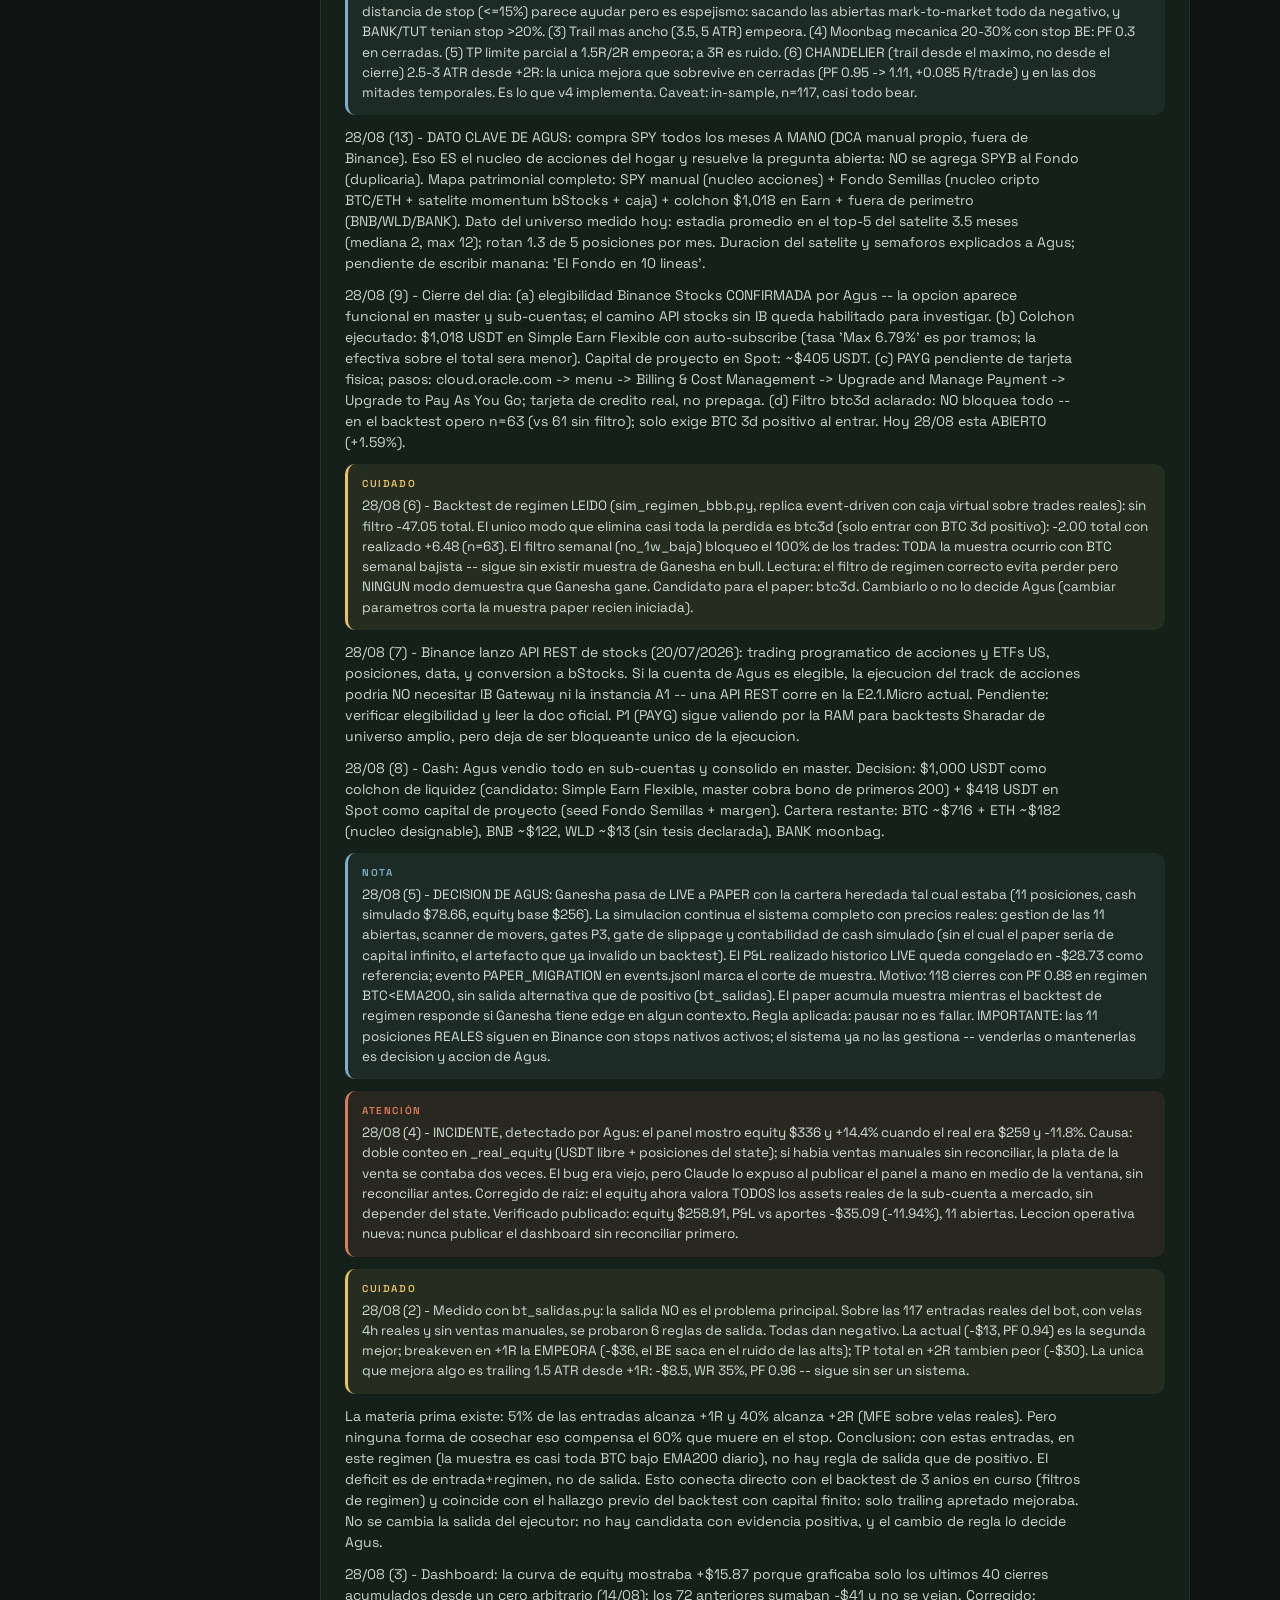
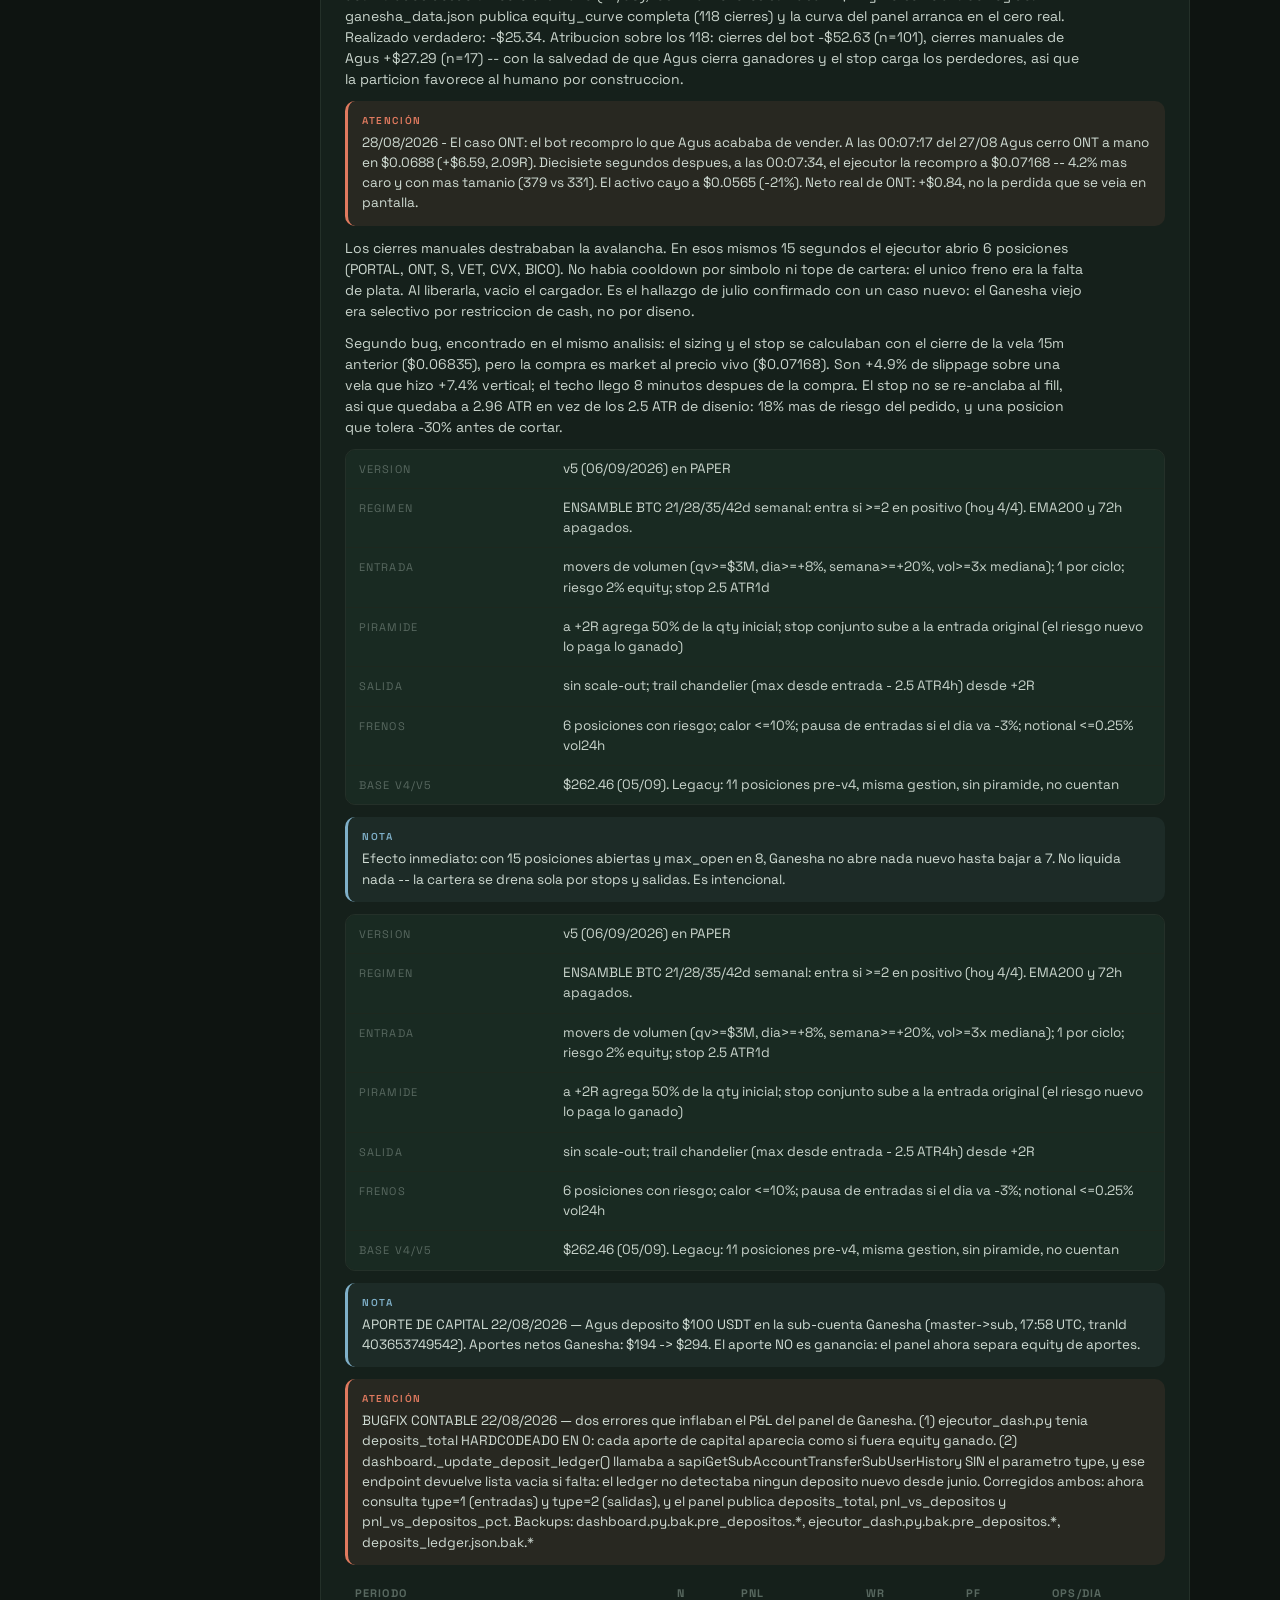
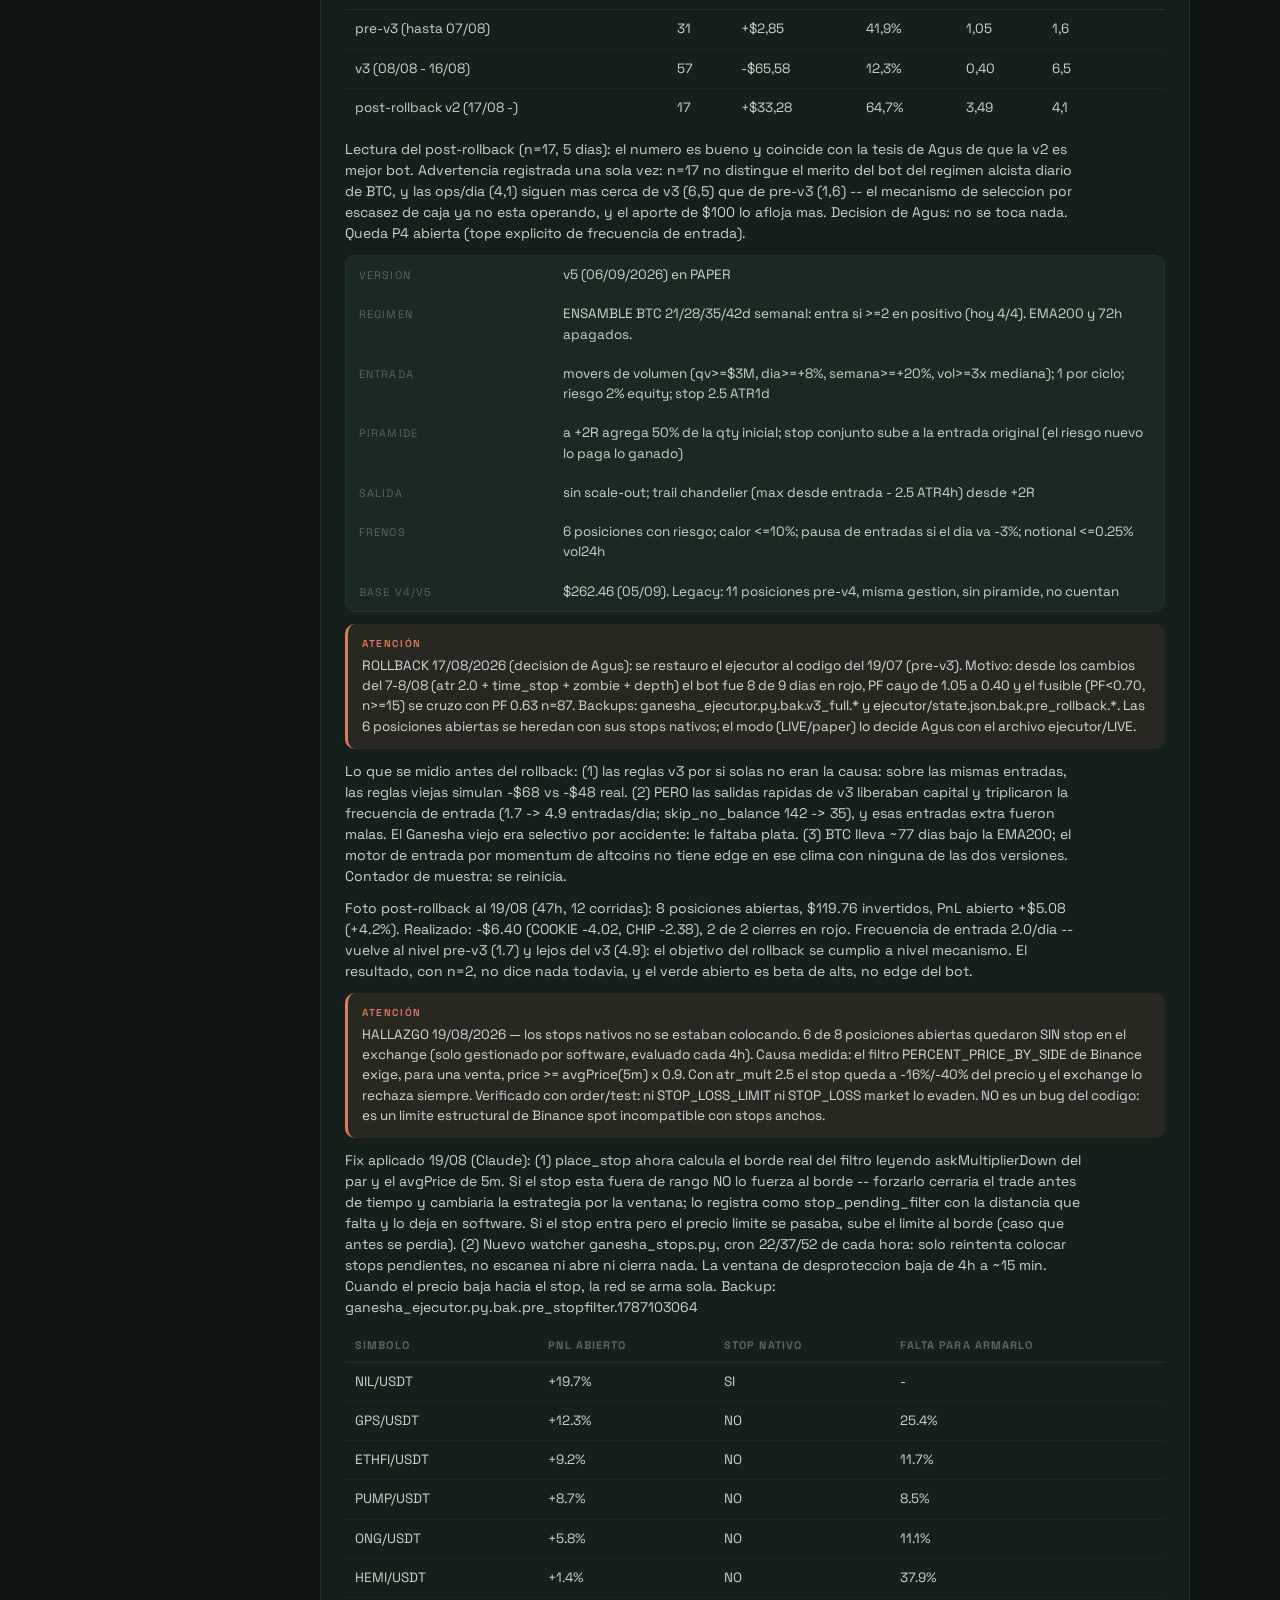
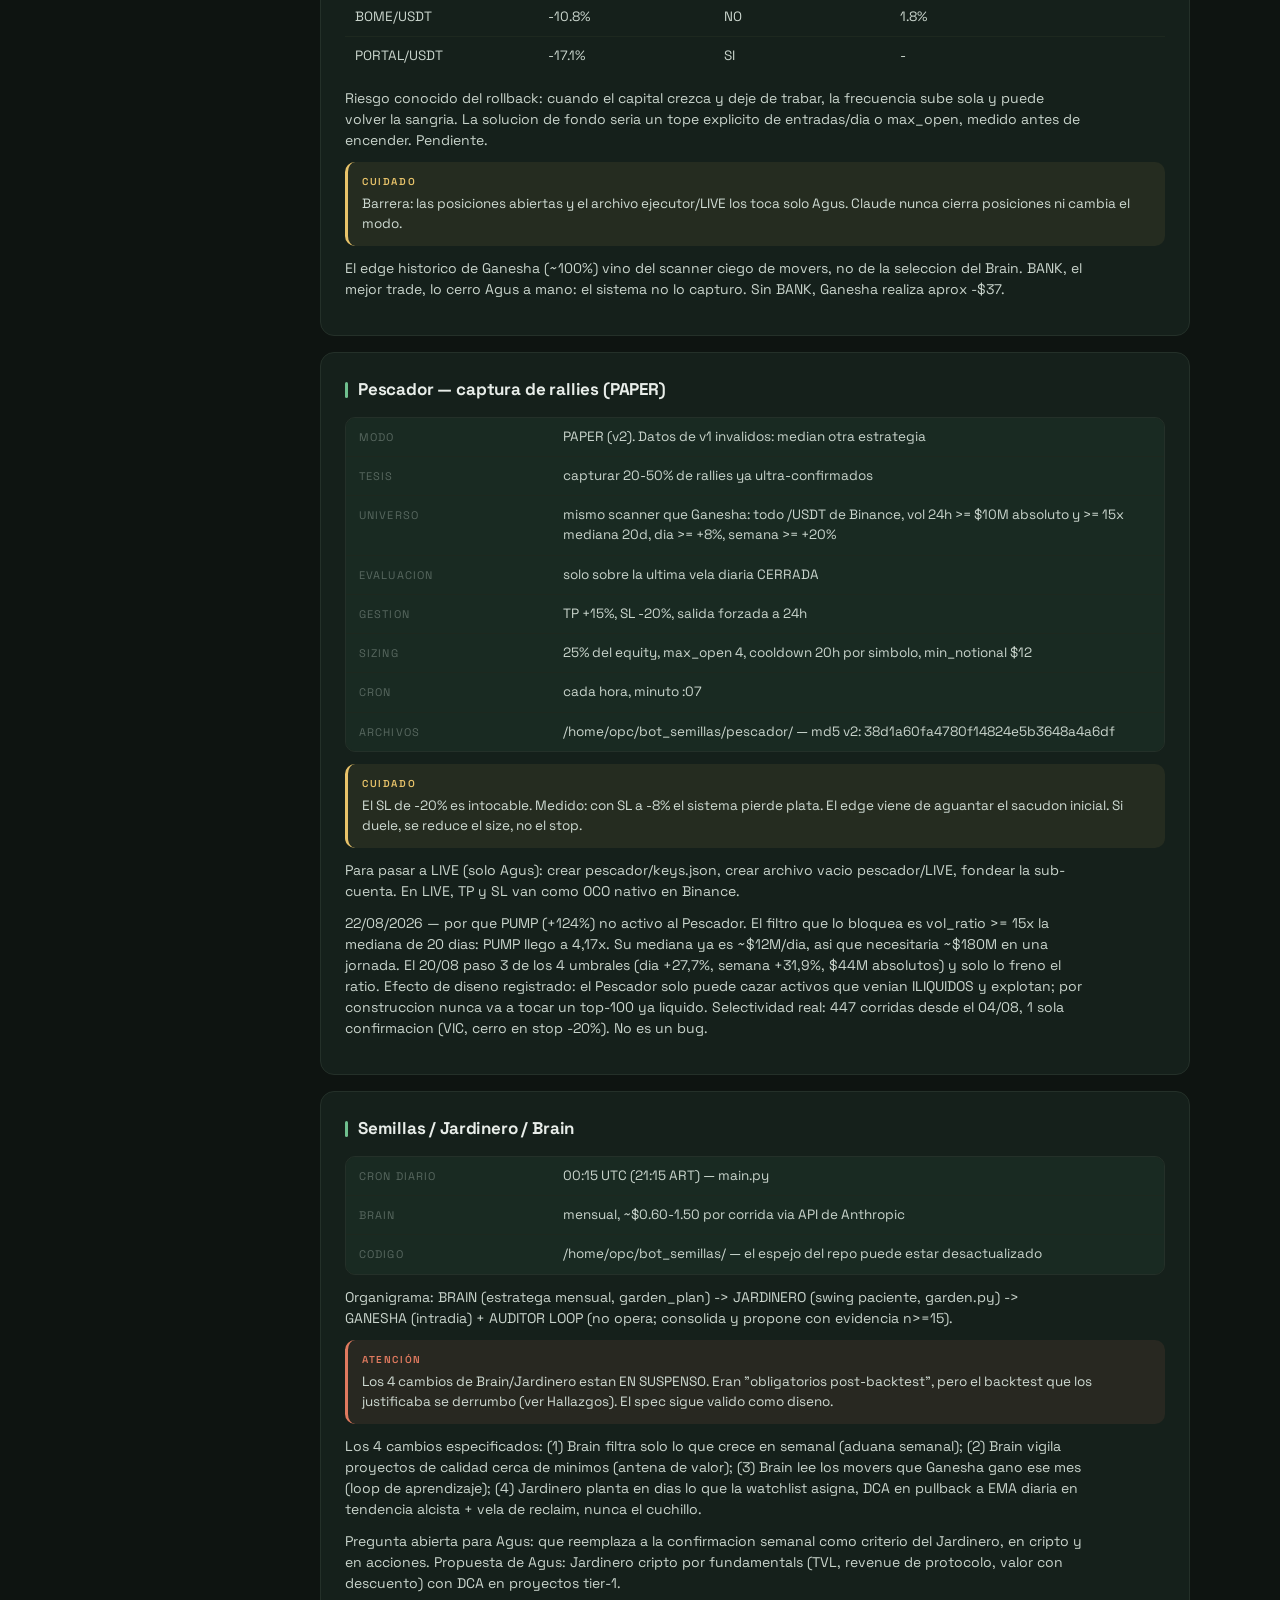
==== commit a3afcd90: "status: 2026-11-25 (28 secciones)" ====
--- a/docs/status.html
+++ b/docs/status.html
@@ -4,7 +4,7 @@
 <meta charset="UTF-8">
 <meta name="viewport" content="width=device-width, initial-scale=1.0">
 <meta name="robots" content="noindex, nofollow">
-<title>TRADING · Estado del proyecto</title>
+<title>Portfolio Visión · Status</title>
 <link rel="preconnect" href="https://fonts.googleapis.com">
 <link rel="preconnect" href="https://fonts.gstatic.com" crossorigin>
 <link href="https://fonts.googleapis.com/css2?family=Space+Grotesk:wght@400;500;700&family=IBM+Plex+Mono:wght@400;500;600&display=swap" rel="stylesheet">
@@ -140,6 +140,9 @@
 
   footer{color:var(--faint);font-size:12px;text-align:center;padding:26px 0 10px;line-height:1.7}
   .hidden{display:none}
+  section.hist{padding-top:10px;padding-bottom:10px}
+  section.hist summary{cursor:pointer;font-weight:700;font-size:16px;line-height:1.35;padding:6px 0;color:var(--faint,#888)}
+  section.hist details[open] summary{margin-bottom:10px}
 </style>
 </head>
 <body>
@@ -147,7 +150,7 @@
 <header>
   <div class="brand">
     <div class="eyebrow">Documento maestro</div>
-    <h1 id="h-titulo">TRADING</h1>
+    <h1 id="h-titulo">Portfolio Visión</h1>
     <div class="sub" id="h-bajada"></div>
   </div>
   <div class="stamp">
@@ -181,8 +184,8 @@
 </div>
 
 <footer>
-  TRADING · Documento maestro del proyecto · cripto + acciones<br>
-  Contenido en <span class="mono">docs/status_data.json</span> · Actualizado por Claude en cada sesión con cambios de estado
+  Portfolio Visión · Documento maestro · Colchón, Libertad, Retiro y Laboratorio<br>
+  Fuente en la VM (status/status_data.json) · No editar directo en GitHub
 </footer>
 
 <script>
@@ -192,6 +195,8 @@
 const cls = n => (n===null||n===undefined||isNaN(n)) ? '' : (n>0?'pos':(n<0?'neg':''));
 
 function bloque(b){
+  if(b.tipo==='kv') b = {...b, items:(b.items||[]).map(i=>Array.isArray(i)?i:[i.k,i.v])};
+  if(b.tipo==='tabla') b = {...b, headers:b.headers||[], rows:b.rows||b.filas||[]};
   if(b.tipo==='p') return `<p>${esc(b.t)}</p>`;
   if(b.tipo==='ul') return `<ul>${b.items.map(i=>`<li>${esc(i)}</li>`).join('')}</ul>`;
   if(b.tipo==='kv') return `<div class="kv">${b.items.map(([k,v])=>
@@ -229,13 +234,17 @@
     `<div class="kpi"><div class="k">${esc(k.k)}</div><div class="v mono">${esc(k.v)}</div></div>`).join('');
   const sec = s => `<section id="${s.id}"><h2>${esc(s.titulo)}</h2>${s.bloques.map(bloque).join('')}</section>`;
   const top  = d.secciones.filter(s=>s.destacada);
-  const rest = d.secciones.filter(s=>!s.destacada);
+  const hist = d.secciones.filter(s=>s.historial);
+  const rest = d.secciones.filter(s=>!s.destacada && !s.historial);
+  const secH = s => `<section id="${s.id}" class="hist"><details><summary>${esc(s.titulo)}</summary>${s.bloques.map(bloque).join('')}</details></section>`;
+  const histHead = hist.length ? `<section id="historial"><h2>Historial técnico (no vigente)</h2><p>Textos de la etapa de bots, tal como se escribieron en su fecha. No describen el estado actual. Tocá un título para abrirlo.</p></section>` : '';
   document.getElementById('top').innerHTML  = top.map(sec).join('');
-  document.getElementById('main').innerHTML = rest.map(sec).join('');
+  document.getElementById('main').innerHTML = rest.map(sec).join('') + histHead + hist.map(secH).join('');
   document.getElementById('nav').innerHTML =
     top.map(s=>`<a href="#${s.id}">${esc(s.titulo)}</a>`).join('') +
     `<a href="#vivo">Estado en vivo</a>` +
-    rest.map(s=>`<a href="#${s.id}">${esc(s.titulo)}</a>`).join('');
+    rest.map(s=>`<a href="#${s.id}">${esc(s.titulo)}</a>`).join('') +
+    (hist.length ? `<a href="#historial">Historial técnico</a>` : '');
 }
 
 // ---- buscador ----
